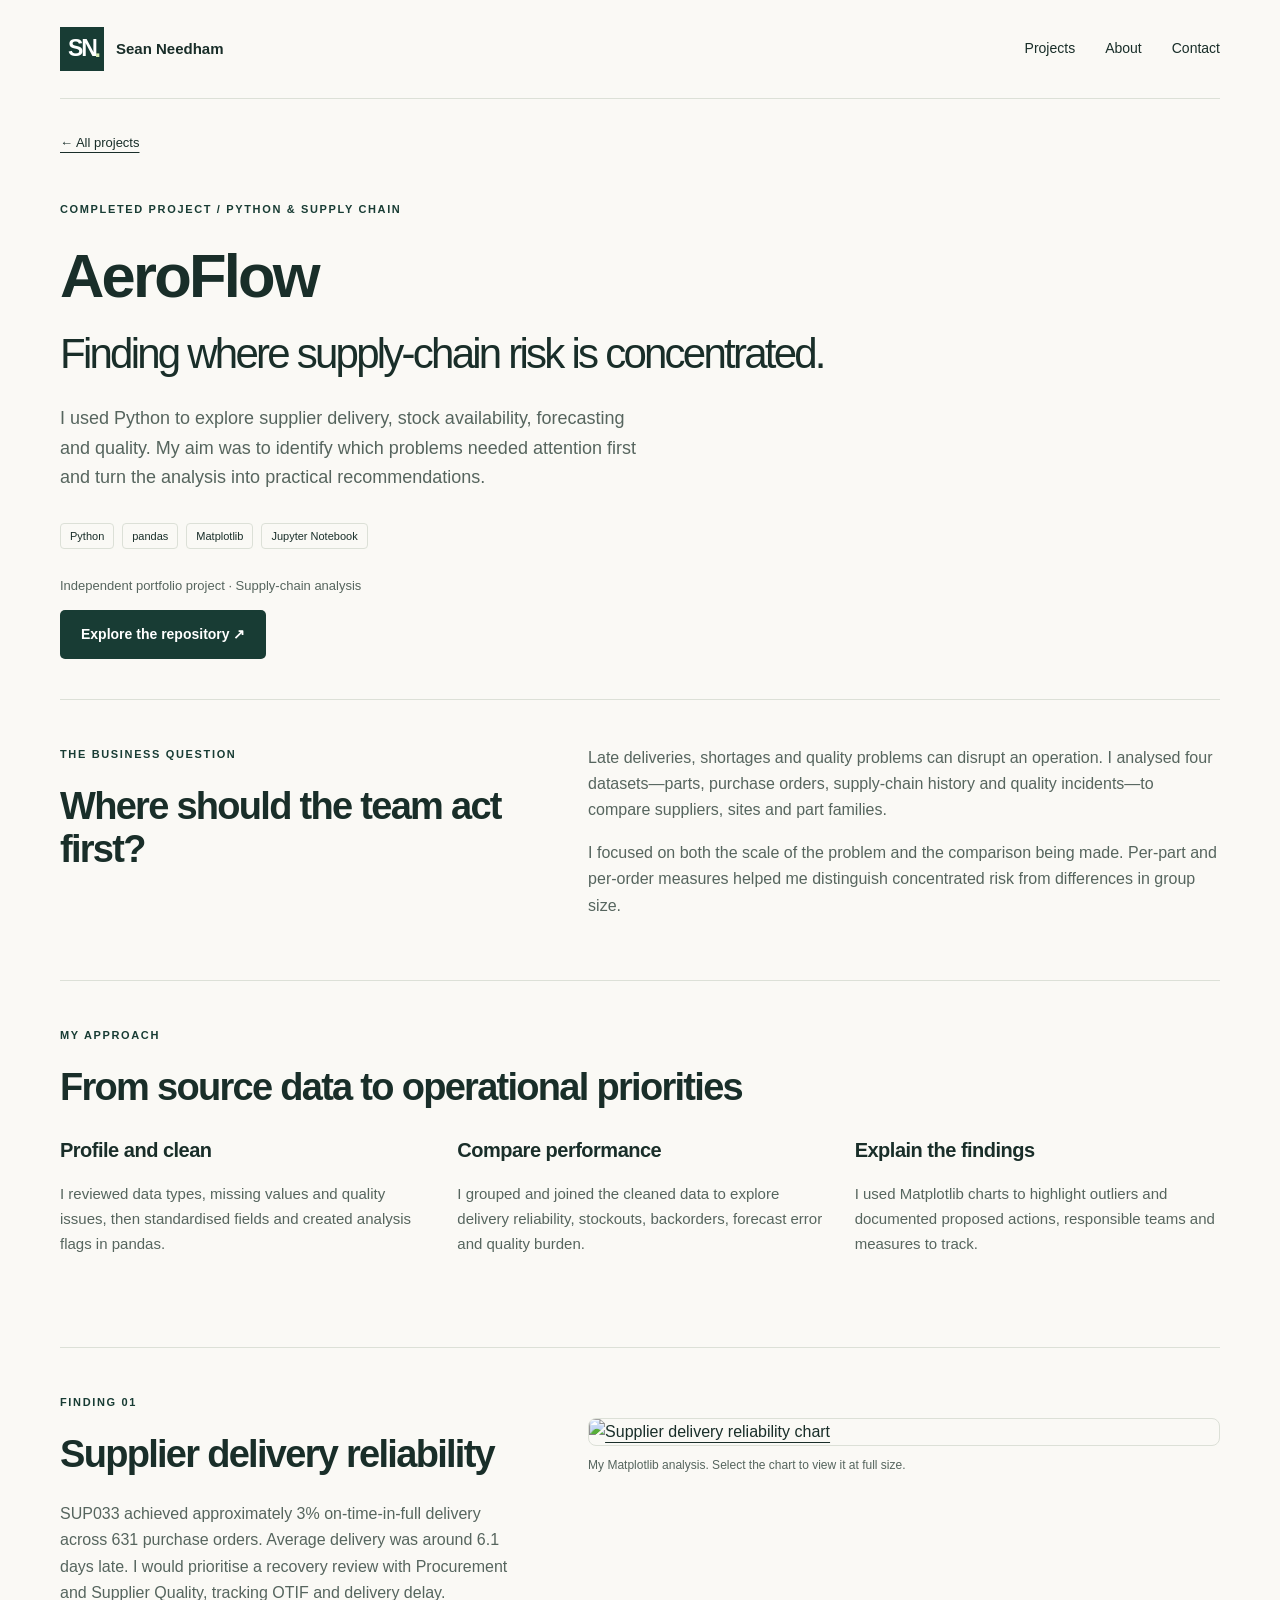
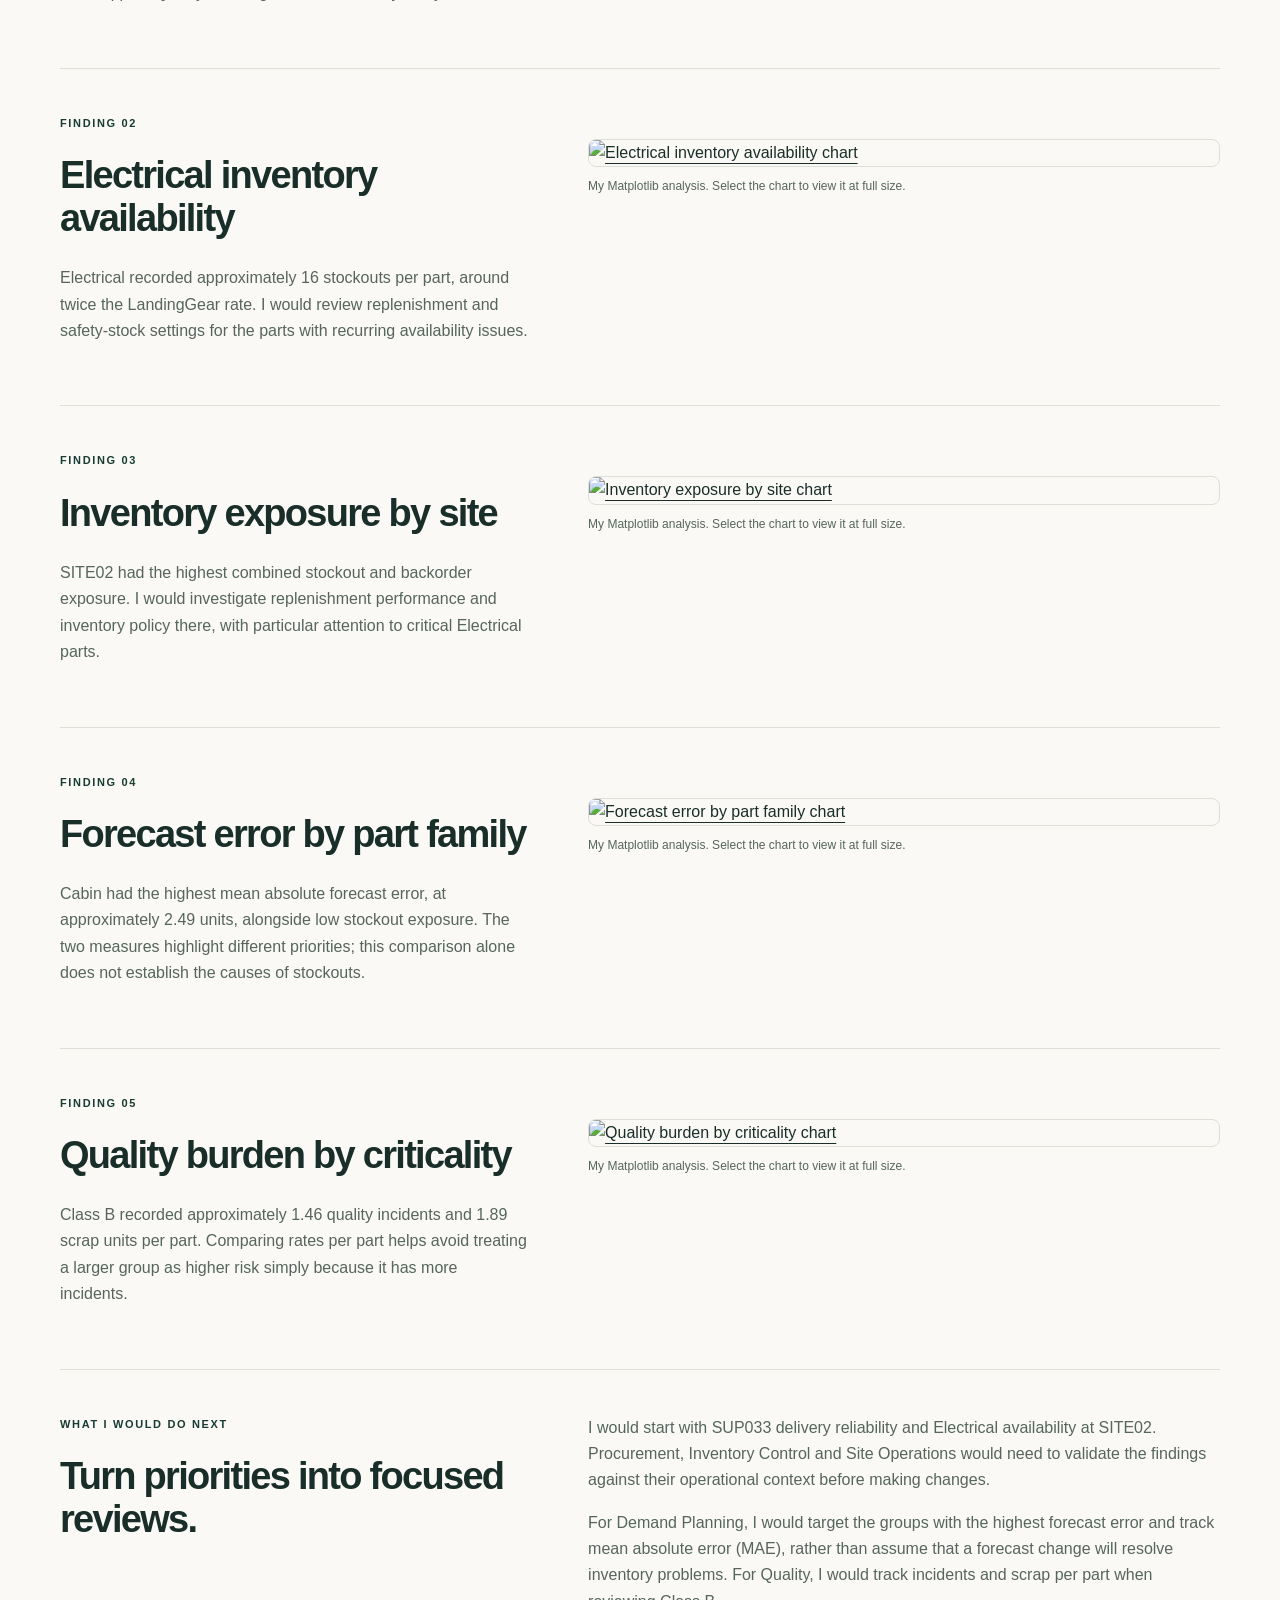
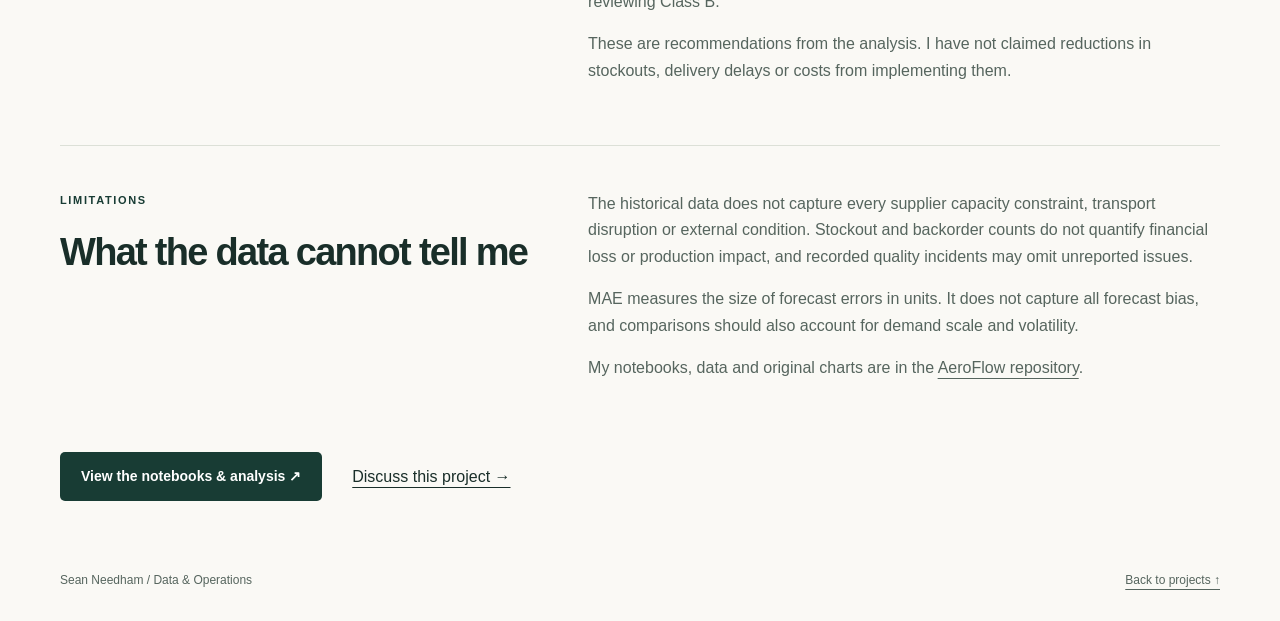
==== aeroflow.html @ 4ea281f8 "Publish portfolio pages and case studies" ====
<!doctype html>
<html lang="en"><head><meta charset="utf-8"><meta name="viewport" content="width=device-width, initial-scale=1"><title>AeroFlow | Sean Needham</title><meta name="description" content="A Python supply-chain portfolio project exploring supplier reliability, inventory risk, forecast error and quality using pandas and Matplotlib."><link rel="icon" href="assets/favicon.svg" type="image/svg+xml"><link rel="stylesheet" href="styles.css"><meta name="theme-color" content="#183c34"></head><body><a class="skip" href="#main">Skip to content</a>
<header class="header wrap"><a class="brand" href="./" aria-label="Sean Needham home"><span class="monogram" aria-hidden="true">SN<span>.</span></span><span>Sean Needham</span></a><nav aria-label="Main navigation"><a href="index.html#projects">Projects</a><a href="index.html#about">About</a><a href="index.html#contact">Contact</a></nav></header>

<main id="main" class="case wrap"><a class="back-link" href="index.html#projects">← All projects</a>
<section class="case-intro"><p class="eyebrow">Completed project / Python &amp; supply chain</p><h1>AeroFlow<span class="case-tagline">Finding where supply-chain risk is concentrated.</span></h1><p class="intro">I used Python to explore supplier delivery, stock availability, forecasting and quality. My aim was to identify which problems needed attention first and turn the analysis into practical recommendations.</p><ul class="tags" aria-label="Tools"><li>Python</li><li>pandas</li><li>Matplotlib</li><li>Jupyter Notebook</li></ul><p class="case-note">Independent portfolio project · Supply-chain analysis</p><a class="button" href="https://github.com/SeanNeedham/AeroFlow-Supply-Chain-Analytics">Explore the repository ↗</a></section>
<section class="case-section case-columns"><div><p class="eyebrow">The business question</p><h2>Where should the team act first?</h2></div><div><p>Late deliveries, shortages and quality problems can disrupt an operation. I analysed four datasets—parts, purchase orders, supply-chain history and quality incidents—to compare suppliers, sites and part families.</p><p>I focused on both the scale of the problem and the comparison being made. Per-part and per-order measures helped me distinguish concentrated risk from differences in group size.</p></div></section>
<section class="case-section"><p class="eyebrow">My approach</p><h2>From source data to operational priorities</h2><div class="method-grid"><div><h3>Profile and clean</h3><p>I reviewed data types, missing values and quality issues, then standardised fields and created analysis flags in pandas.</p></div><div><h3>Compare performance</h3><p>I grouped and joined the cleaned data to explore delivery reliability, stockouts, backorders, forecast error and quality burden.</p></div><div><h3>Explain the findings</h3><p>I used Matplotlib charts to highlight outliers and documented proposed actions, responsible teams and measures to track.</p></div></div></section>
<section class="case-section case-columns"><div><p class="eyebrow">Finding 01</p><h2>Supplier delivery reliability</h2><p>SUP033 achieved approximately 3% on-time-in-full delivery across 631 purchase orders. Average delivery was around 6.1 days late. I would prioritise a recovery review with Procurement and Supplier Quality, tracking OTIF and delivery delay.</p></div><figure class="case-figure"><a href="assets/aeroflow/supplier_otif.png"><img src="assets/aeroflow/supplier_otif.png" alt="Supplier delivery reliability chart" loading="lazy"></a><figcaption>My Matplotlib analysis. Select the chart to view it at full size.</figcaption></figure></section>
<section class="case-section case-columns"><div><p class="eyebrow">Finding 02</p><h2>Electrical inventory availability</h2><p>Electrical recorded approximately 16 stockouts per part, around twice the LandingGear rate. I would review replenishment and safety-stock settings for the parts with recurring availability issues.</p></div><figure class="case-figure"><a href="assets/aeroflow/stockouts_by_family.png"><img src="assets/aeroflow/stockouts_by_family.png" alt="Electrical inventory availability chart" loading="lazy"></a><figcaption>My Matplotlib analysis. Select the chart to view it at full size.</figcaption></figure></section>
<section class="case-section case-columns"><div><p class="eyebrow">Finding 03</p><h2>Inventory exposure by site</h2><p>SITE02 had the highest combined stockout and backorder exposure. I would investigate replenishment performance and inventory policy there, with particular attention to critical Electrical parts.</p></div><figure class="case-figure"><a href="assets/aeroflow/inventory_risk_by_site.png"><img src="assets/aeroflow/inventory_risk_by_site.png" alt="Inventory exposure by site chart" loading="lazy"></a><figcaption>My Matplotlib analysis. Select the chart to view it at full size.</figcaption></figure></section>
<section class="case-section case-columns"><div><p class="eyebrow">Finding 04</p><h2>Forecast error by part family</h2><p>Cabin had the highest mean absolute forecast error, at approximately 2.49 units, alongside low stockout exposure. The two measures highlight different priorities; this comparison alone does not establish the causes of stockouts.</p></div><figure class="case-figure"><a href="assets/aeroflow/forecast_mae_by_family.png"><img src="assets/aeroflow/forecast_mae_by_family.png" alt="Forecast error by part family chart" loading="lazy"></a><figcaption>My Matplotlib analysis. Select the chart to view it at full size.</figcaption></figure></section>
<section class="case-section case-columns"><div><p class="eyebrow">Finding 05</p><h2>Quality burden by criticality</h2><p>Class B recorded approximately 1.46 quality incidents and 1.89 scrap units per part. Comparing rates per part helps avoid treating a larger group as higher risk simply because it has more incidents.</p></div><figure class="case-figure"><a href="assets/aeroflow/quality_by_criticality.png"><img src="assets/aeroflow/quality_by_criticality.png" alt="Quality burden by criticality chart" loading="lazy"></a><figcaption>My Matplotlib analysis. Select the chart to view it at full size.</figcaption></figure></section>
<section class="case-section case-columns"><div><p class="eyebrow">What I would do next</p><h2>Turn priorities into focused reviews.</h2></div><div><p>I would start with SUP033 delivery reliability and Electrical availability at SITE02. Procurement, Inventory Control and Site Operations would need to validate the findings against their operational context before making changes.</p><p>For Demand Planning, I would target the groups with the highest forecast error and track mean absolute error (MAE), rather than assume that a forecast change will resolve inventory problems. For Quality, I would track incidents and scrap per part when reviewing Class B.</p><p>These are recommendations from the analysis. I have not claimed reductions in stockouts, delivery delays or costs from implementing them.</p></div></section>
<section class="case-section case-columns"><div><p class="eyebrow">Limitations</p><h2>What the data cannot tell me</h2></div><div><p>The historical data does not capture every supplier capacity constraint, transport disruption or external condition. Stockout and backorder counts do not quantify financial loss or production impact, and recorded quality incidents may omit unreported issues.</p><p>MAE measures the size of forecast errors in units. It does not capture all forecast bias, and comparisons should also account for demand scale and volatility.</p><p>My notebooks, data and original charts are in the <a href="https://github.com/SeanNeedham/AeroFlow-Supply-Chain-Analytics">AeroFlow repository</a>.</p></div></section>
<div class="case-end"><a class="button" href="https://github.com/SeanNeedham/AeroFlow-Supply-Chain-Analytics">View the notebooks &amp; analysis ↗</a><a href="index.html#contact">Discuss this project →</a></div></main><footer class="footer wrap"><span>Sean Needham / Data &amp; Operations</span><a href="index.html#projects">Back to projects ↑</a></footer>
</body></html>
---- styles.css ----
/* EDIT: Change the colours here to update the whole site. No build tools needed. */
:root{--paper:#faf9f5;--ink:#192e29;--muted:#56655e;--green:#183c34;--accent:#d9edb7;--line:#dce0d7;--white:#fff;--radius:12px}
*{box-sizing:border-box}html{scroll-behavior:smooth;scroll-padding-top:24px}body{margin:0;background:var(--paper);color:var(--ink);font-family:Inter,"Segoe UI",Arial,sans-serif;font-size:16px;line-height:1.65}a{color:inherit;text-underline-offset:5px}a:hover{text-decoration:underline}a:focus-visible,summary:focus-visible{outline:3px solid #547d35;outline-offset:6px}h1,h2,h3,p{margin-top:0}h1,h2,h3{line-height:1.14;letter-spacing:-.045em}p{color:var(--muted)}.wrap{width:min(1160px,calc(100% - 80px));margin-inline:auto}.header{display:flex;justify-content:space-between;align-items:center;padding-block:27px;border-bottom:1px solid var(--line);gap:24px}.brand{display:flex;align-items:center;gap:12px;font-size:15px;font-weight:650;text-decoration:none}.monogram{font-size:23px;font-weight:800;letter-spacing:-2px;background:var(--green);color:white;width:44px;height:44px;display:grid;place-content:center;position:relative}.monogram span{color:var(--accent);position:absolute;right:5px;bottom:2px}nav{display:flex;gap:30px}nav a{font-size:14px;text-decoration:none}.hero{display:grid;grid-template-columns:1.45fr 1fr;gap:75px;align-items:center;padding-block:84px 90px}.eyebrow{text-transform:uppercase;letter-spacing:.15em;font-size:11px;font-weight:750;color:var(--green);margin-bottom:22px}h1{font-size:clamp(40px,4.8vw,64px);font-weight:620;margin-bottom:25px}h1 em{font-family:Georgia,serif;font-weight:400}.intro{font-size:18px;max-width:580px;margin-bottom:30px}.button{background:var(--green);color:white;display:inline-flex;gap:38px;padding:13px 21px;border-radius:5px;text-decoration:none;font-size:14px;font-weight:600}.button:hover{background:#285447;text-decoration:none}.approach{background:#edf0e7;padding:30px;border-radius:var(--radius)}.approach .eyebrow{margin-bottom:26px}.approach ol{list-style:none;padding:0;margin:0}.approach li{display:flex;gap:18px;margin-bottom:24px}.approach li>span{font-size:12px;color:#5d7359;padding-top:3px}.approach strong{font-size:15px;font-weight:650}.approach li p{font-size:13px;margin:4px 0 0}.approach-note{font-size:11px;margin:0;padding-top:18px;border-top:1px solid #cdd4c4}.section{padding-block:65px}.projects{background:#f0f1eb;border-block:1px solid var(--line)}.section-heading{display:flex;justify-content:space-between;align-items:end;gap:32px;margin-bottom:35px}.section-heading .eyebrow{margin-bottom:12px}h2{font-size:clamp(28px,3vw,38px);font-weight:600;margin-bottom:0}.section-heading>p{font-size:14px;margin-bottom:0}.project-grid{display:grid;grid-template-columns:1fr 1fr;gap:22px}.card{background:var(--white);border:1px solid var(--line);border-radius:var(--radius);padding:28px;display:flex;flex-direction:column}.card-top{display:flex;justify-content:space-between;align-items:center;flex-wrap:wrap;gap:12px;margin-bottom:32px}.project-number{font-size:10px;letter-spacing:.1em;font-weight:700;color:var(--muted)}.status{font-size:10px;background:#edf1e8;color:#43533d;padding:4px 9px;border-radius:20px}.card h3{font-size:29px;margin-bottom:10px}.card .project-subtitle{color:var(--ink);font-size:15px;margin-bottom:15px}.card>p{font-size:14px;max-width:440px}.tags,.skills{list-style:none;padding:0;display:flex;flex-wrap:wrap;gap:8px}.tags{margin:7px 0 26px}.tags li{font-size:11px;border:1px solid var(--line);border-radius:4px;padding:3px 9px}details{margin-top:auto;border-top:1px solid var(--line);padding-top:15px}summary{font-size:13px;font-weight:600;cursor:pointer;list-style:none;display:flex;justify-content:space-between;gap:20px}summary::-webkit-details-marker{display:none}summary>span{font-size:20px;font-weight:400;line-height:1}details[open] summary>span{transform:rotate(45deg)}.outline{padding-top:16px}.outline p{font-size:13px}.outline p:last-child{margin-bottom:0}.future{background:#f7f9f2}.about{display:grid;grid-template-columns:1fr 1fr;gap:80px;padding-block:80px}.about p{font-size:16px}.skills-title{font-size:14px;letter-spacing:0;margin-top:28px;margin-bottom:14px}.skills{gap:9px;margin-bottom:0}.skills li{background:#e9ede2;padding:5px 12px;border-radius:4px;font-size:12px}.contact{background:var(--green);color:#fff;border-radius:var(--radius);padding:38px;display:flex;align-items:center;justify-content:space-between;gap:30px}.contact .eyebrow{color:var(--accent);margin-bottom:12px}.contact h2{font-size:32px}.contact p{color:#d8e2dc;font-size:14px;margin:14px 0 0}.contact .contact-placeholder{font-size:14px;flex-shrink:0}.contact-placeholder span{font-size:12px;color:#c3d0c8}.contact-links{display:flex;flex-wrap:wrap;gap:20px}.footer{padding-block:30px;display:flex;justify-content:space-between;gap:20px;font-size:12px;color:var(--muted)}.footer span span{padding-inline:8px}.skip{position:absolute;top:-100px;left:20px;z-index:10;background:var(--white);padding:12px}.skip:focus{top:10px}
@media(max-width:950px){.hero{gap:35px}.wrap{width:calc(100% - 48px)}.hero{padding-block:60px}.approach{padding:24px}.about{gap:36px}.contact{align-items:start;flex-direction:column}}
@media(max-width:680px){.wrap{width:calc(100% - 36px)}.header{padding-block:18px;gap:12px}.brand>span:last-child{display:none}nav{gap:22px}.hero,.about{grid-template-columns:1fr;gap:35px}.hero{padding-block:45px}.intro{font-size:17px}.approach{padding:25px}.section{padding-block:44px}.section-heading{display:block}.section-heading>p{margin-top:20px}.project-grid{grid-template-columns:1fr}.card{padding:24px}.card-top{margin-bottom:25px}.card h3{font-size:27px}.about{gap:25px}.contact{padding:27px}.contact h2{font-size:29px}.footer{flex-direction:column;gap:8px}.eyebrow{font-size:10px}}
@media(prefers-reduced-motion:reduce){html{scroll-behavior:auto}}

/* Project case studies */
.project-preview{display:block;margin:5px 0 20px}.project-preview img{width:100%;height:auto;display:block;border-radius:6px}.project-actions{display:flex;flex-wrap:wrap;gap:12px 25px;margin-top:auto;padding-top:15px;border-top:1px solid var(--line);font-size:13px;font-weight:600}.case{padding-top:30px}.back-link{font-size:13px}.case-intro{padding:45px 0 40px;max-width:850px}.case-intro h1{margin-bottom:25px}.case-tagline{display:block;font-size:clamp(25px,3.4vw,42px);font-weight:400;margin-top:18px;line-height:1.2}.case-note{font-size:13px}.case-figure{margin:25px 0}.case-figure img{display:block;width:100%;height:auto;border-radius:8px;border:1px solid var(--line)}figcaption{font-size:12px;line-height:1.6;color:var(--muted);margin-top:10px}.case-section{padding:45px 0;border-top:1px solid var(--line)}.case-section h2{margin-bottom:25px}.case-section p{max-width:850px}.case-columns{display:grid;grid-template-columns:1fr 1.35fr;gap:60px}.method-grid{display:grid;grid-template-columns:repeat(3,1fr);gap:32px;margin:30px 0}.method-grid h3{font-size:20px;letter-spacing:-.025em}.method-grid p{font-size:15px}.case-metrics{display:grid;grid-template-columns:repeat(4,1fr);gap:15px;margin:30px 0 40px}.case-metrics>div{background:#e9ede2;padding:22px;border-radius:8px}.case-metrics strong{display:block;font-size:32px;letter-spacing:-.04em}.case-metrics span{font-size:13px;color:var(--muted)}.gallery{display:grid;grid-template-columns:1fr 1fr;gap:28px}.gallery .case-figure{margin:0}.case-end{display:flex;align-items:center;gap:30px;flex-wrap:wrap;padding-block:10px 40px}@media(max-width:760px){.case-columns,.method-grid,.gallery{grid-template-columns:1fr;gap:22px}.case-metrics{grid-template-columns:1fr 1fr}.case-metrics strong{font-size:28px}.case-metrics>div{padding:18px}.case-section{padding-block:32px}.case-intro{padding-top:32px}}

.sql-result{padding-block:25px;align-items:center}.sql-result h3{font-size:23px}.sql-result img{background:#222}

.case-code{overflow-x:auto;padding:20px;background:#edf0e7;border-radius:6px;font-size:13px;line-height:1.6}.case-section>details+details{margin-top:18px}.case-section .outline li{font-size:14px;color:var(--muted)}
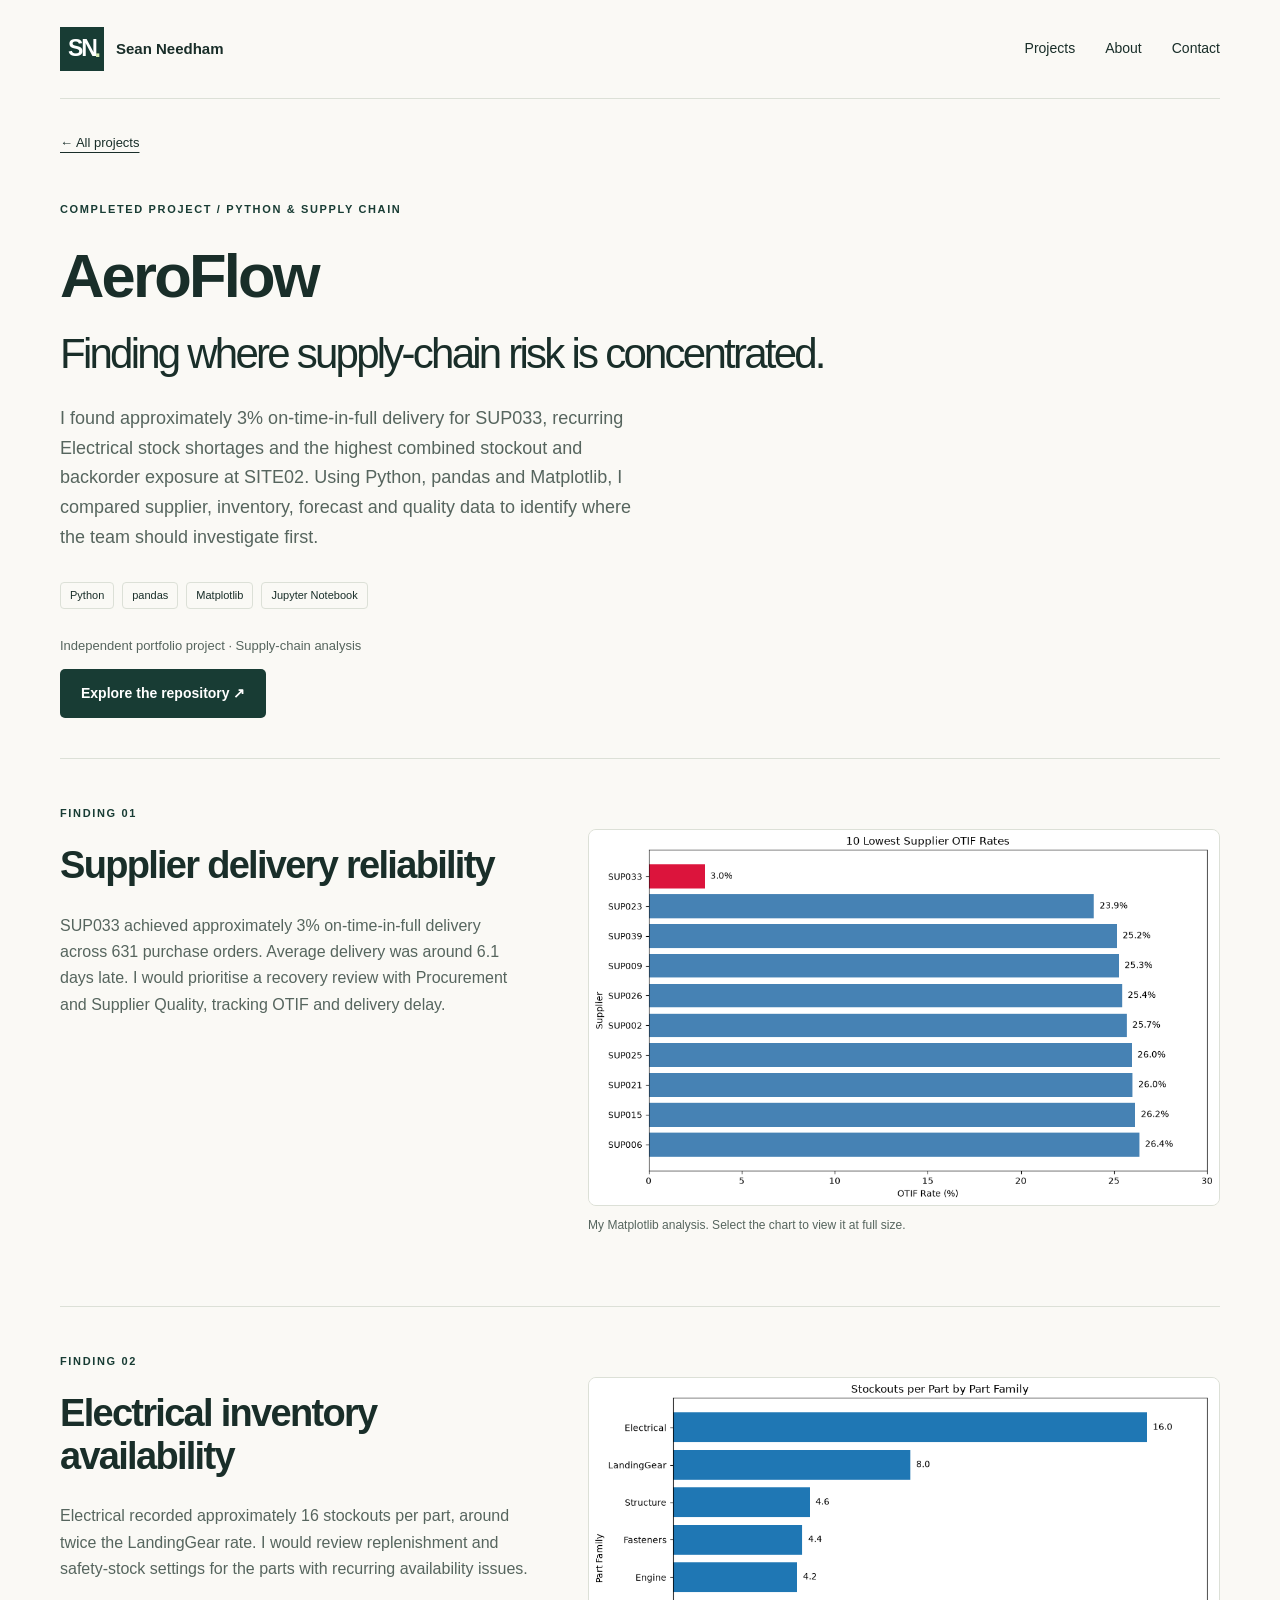
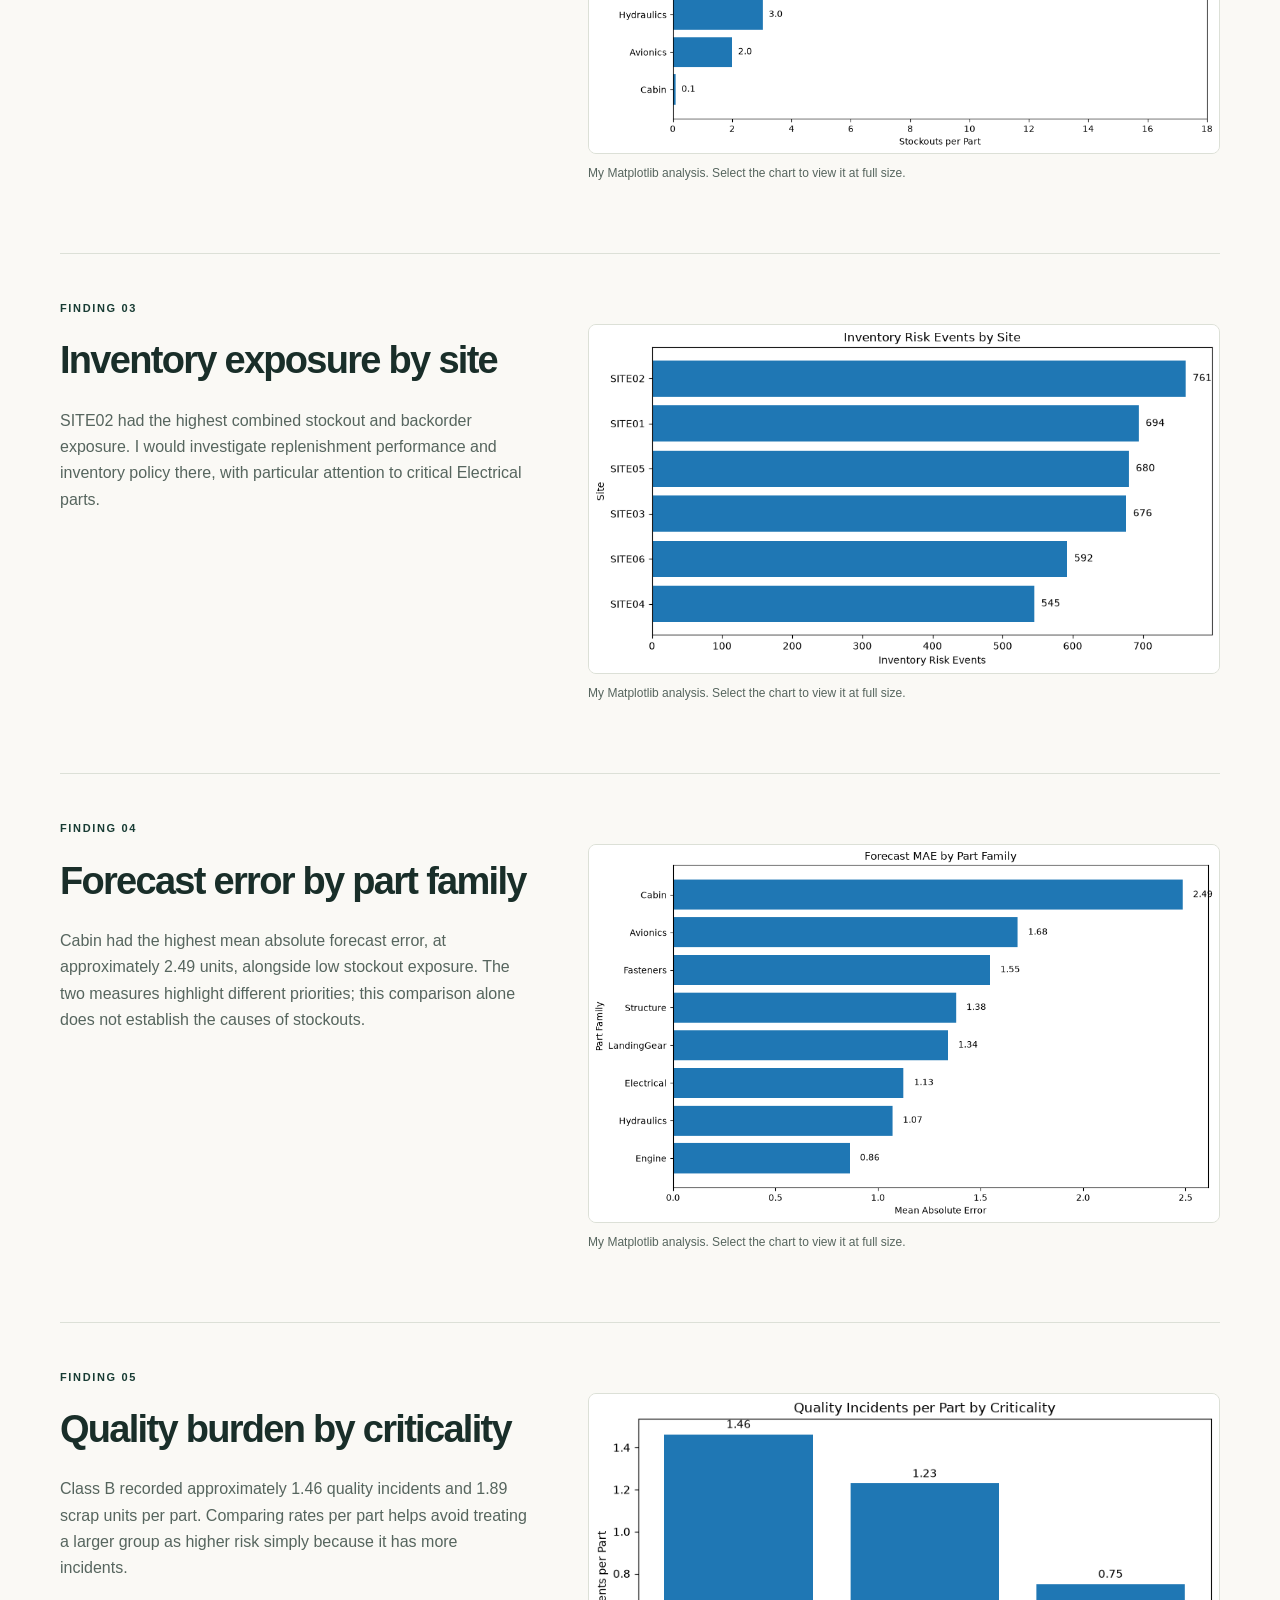
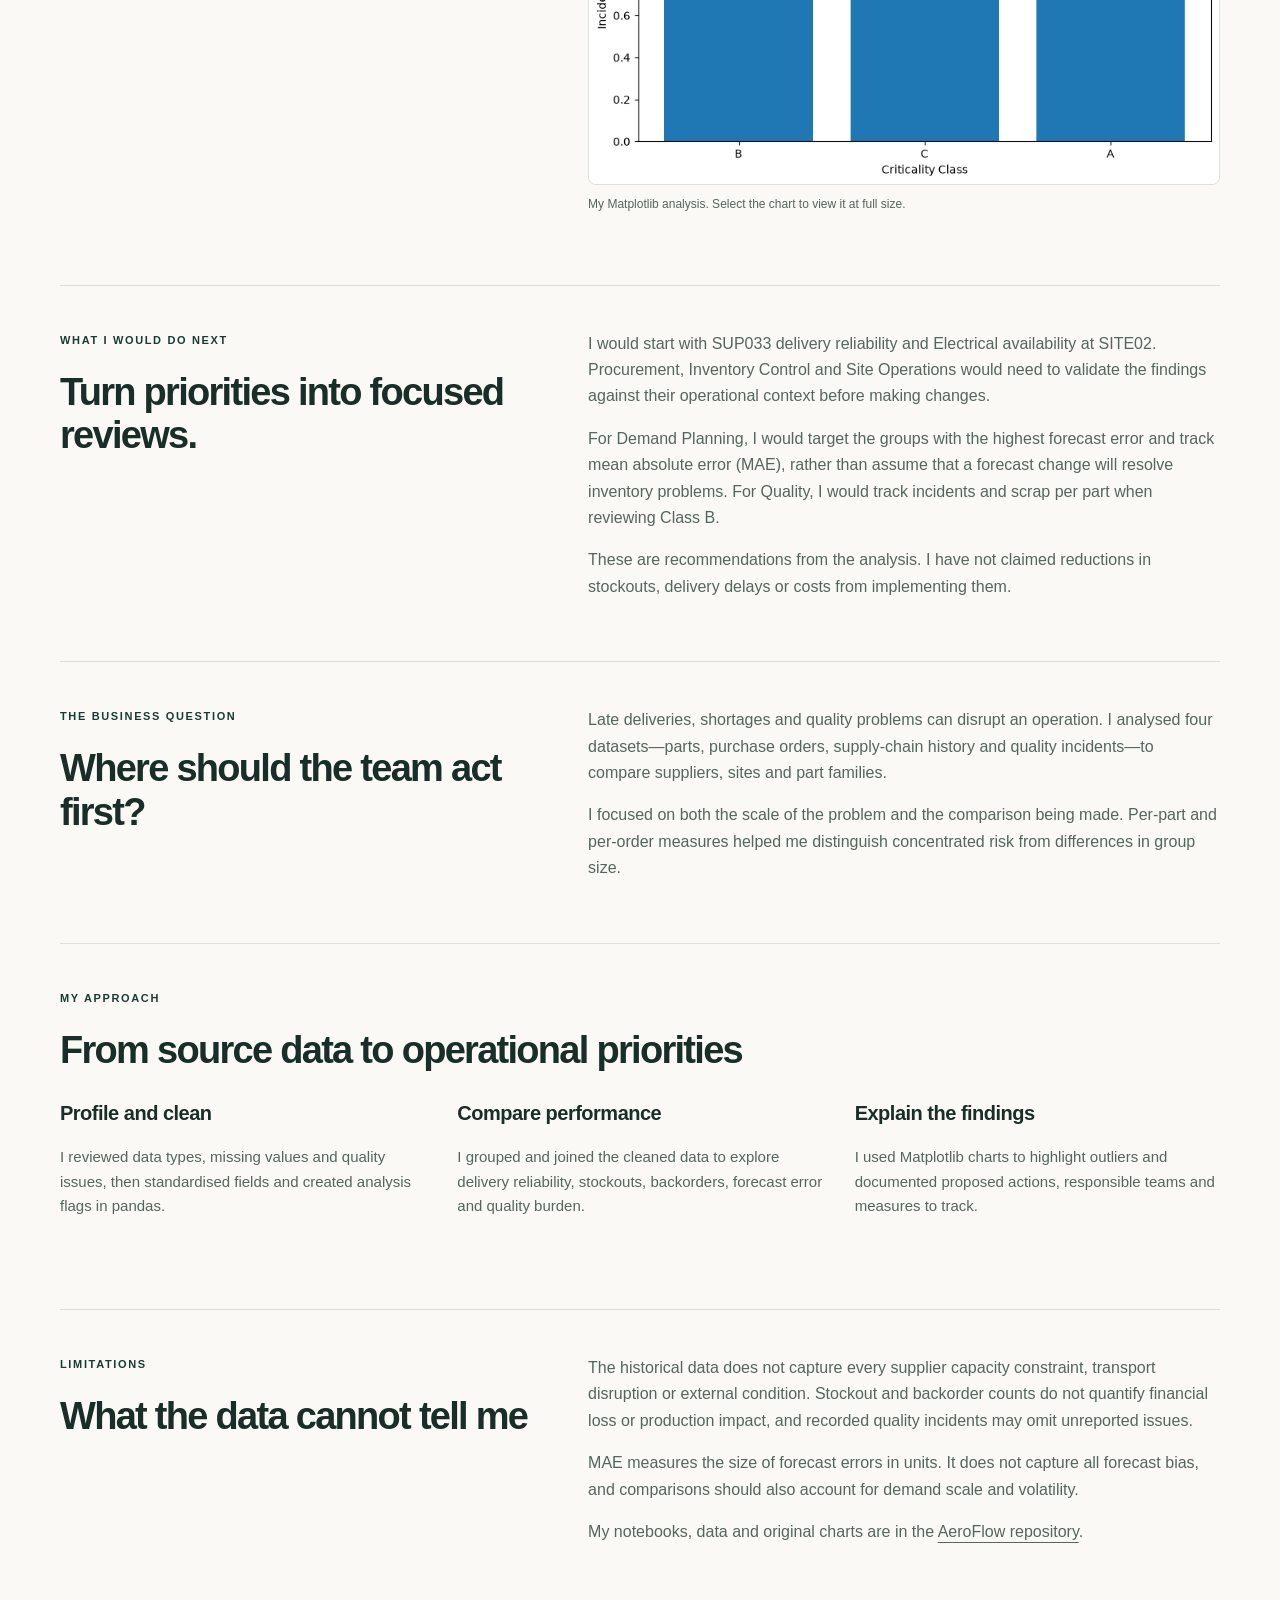
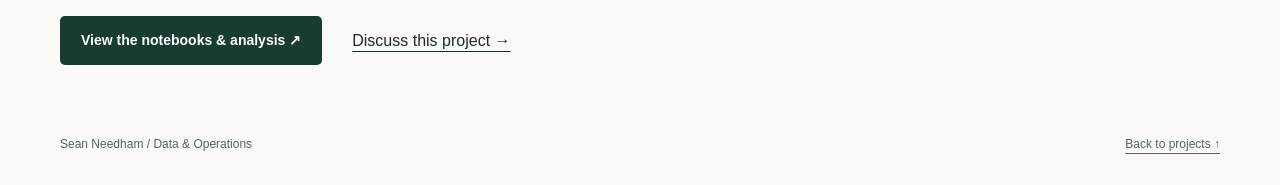
==== commit afa551ff: "Add files via upload" ====
--- a/aeroflow.html
+++ b/aeroflow.html
@@ -3,15 +3,21 @@
 <header class="header wrap"><a class="brand" href="./" aria-label="Sean Needham home"><span class="monogram" aria-hidden="true">SN<span>.</span></span><span>Sean Needham</span></a><nav aria-label="Main navigation"><a href="index.html#projects">Projects</a><a href="index.html#about">About</a><a href="index.html#contact">Contact</a></nav></header>
 
 <main id="main" class="case wrap"><a class="back-link" href="index.html#projects">← All projects</a>
-<section class="case-intro"><p class="eyebrow">Completed project / Python &amp; supply chain</p><h1>AeroFlow<span class="case-tagline">Finding where supply-chain risk is concentrated.</span></h1><p class="intro">I used Python to explore supplier delivery, stock availability, forecasting and quality. My aim was to identify which problems needed attention first and turn the analysis into practical recommendations.</p><ul class="tags" aria-label="Tools"><li>Python</li><li>pandas</li><li>Matplotlib</li><li>Jupyter Notebook</li></ul><p class="case-note">Independent portfolio project · Supply-chain analysis</p><a class="button" href="https://github.com/SeanNeedham/AeroFlow-Supply-Chain-Analytics">Explore the repository ↗</a></section>
-<section class="case-section case-columns"><div><p class="eyebrow">The business question</p><h2>Where should the team act first?</h2></div><div><p>Late deliveries, shortages and quality problems can disrupt an operation. I analysed four datasets—parts, purchase orders, supply-chain history and quality incidents—to compare suppliers, sites and part families.</p><p>I focused on both the scale of the problem and the comparison being made. Per-part and per-order measures helped me distinguish concentrated risk from differences in group size.</p></div></section>
-<section class="case-section"><p class="eyebrow">My approach</p><h2>From source data to operational priorities</h2><div class="method-grid"><div><h3>Profile and clean</h3><p>I reviewed data types, missing values and quality issues, then standardised fields and created analysis flags in pandas.</p></div><div><h3>Compare performance</h3><p>I grouped and joined the cleaned data to explore delivery reliability, stockouts, backorders, forecast error and quality burden.</p></div><div><h3>Explain the findings</h3><p>I used Matplotlib charts to highlight outliers and documented proposed actions, responsible teams and measures to track.</p></div></div></section>
+<section class="case-intro"><p class="eyebrow">Completed project / Python &amp; supply chain</p><h1>AeroFlow<span class="case-tagline">Finding where supply-chain risk is concentrated.</span></h1><p class="intro">I found approximately 3% on-time-in-full delivery for SUP033, recurring Electrical stock shortages and the highest combined stockout and backorder exposure at SITE02. Using Python, pandas and Matplotlib, I compared supplier, inventory, forecast and quality data to identify where the team should investigate first.</p><ul class="tags" aria-label="Tools"><li>Python</li><li>pandas</li><li>Matplotlib</li><li>Jupyter Notebook</li></ul><p class="case-note">Independent portfolio project · Supply-chain analysis</p><a class="button" href="https://github.com/SeanNeedham/AeroFlow-Supply-Chain-Analytics">Explore the repository ↗</a></section>
 <section class="case-section case-columns"><div><p class="eyebrow">Finding 01</p><h2>Supplier delivery reliability</h2><p>SUP033 achieved approximately 3% on-time-in-full delivery across 631 purchase orders. Average delivery was around 6.1 days late. I would prioritise a recovery review with Procurement and Supplier Quality, tracking OTIF and delivery delay.</p></div><figure class="case-figure"><a href="assets/aeroflow/supplier_otif.png"><img src="assets/aeroflow/supplier_otif.png" alt="Supplier delivery reliability chart" loading="lazy"></a><figcaption>My Matplotlib analysis. Select the chart to view it at full size.</figcaption></figure></section>
 <section class="case-section case-columns"><div><p class="eyebrow">Finding 02</p><h2>Electrical inventory availability</h2><p>Electrical recorded approximately 16 stockouts per part, around twice the LandingGear rate. I would review replenishment and safety-stock settings for the parts with recurring availability issues.</p></div><figure class="case-figure"><a href="assets/aeroflow/stockouts_by_family.png"><img src="assets/aeroflow/stockouts_by_family.png" alt="Electrical inventory availability chart" loading="lazy"></a><figcaption>My Matplotlib analysis. Select the chart to view it at full size.</figcaption></figure></section>
 <section class="case-section case-columns"><div><p class="eyebrow">Finding 03</p><h2>Inventory exposure by site</h2><p>SITE02 had the highest combined stockout and backorder exposure. I would investigate replenishment performance and inventory policy there, with particular attention to critical Electrical parts.</p></div><figure class="case-figure"><a href="assets/aeroflow/inventory_risk_by_site.png"><img src="assets/aeroflow/inventory_risk_by_site.png" alt="Inventory exposure by site chart" loading="lazy"></a><figcaption>My Matplotlib analysis. Select the chart to view it at full size.</figcaption></figure></section>
 <section class="case-section case-columns"><div><p class="eyebrow">Finding 04</p><h2>Forecast error by part family</h2><p>Cabin had the highest mean absolute forecast error, at approximately 2.49 units, alongside low stockout exposure. The two measures highlight different priorities; this comparison alone does not establish the causes of stockouts.</p></div><figure class="case-figure"><a href="assets/aeroflow/forecast_mae_by_family.png"><img src="assets/aeroflow/forecast_mae_by_family.png" alt="Forecast error by part family chart" loading="lazy"></a><figcaption>My Matplotlib analysis. Select the chart to view it at full size.</figcaption></figure></section>
 <section class="case-section case-columns"><div><p class="eyebrow">Finding 05</p><h2>Quality burden by criticality</h2><p>Class B recorded approximately 1.46 quality incidents and 1.89 scrap units per part. Comparing rates per part helps avoid treating a larger group as higher risk simply because it has more incidents.</p></div><figure class="case-figure"><a href="assets/aeroflow/quality_by_criticality.png"><img src="assets/aeroflow/quality_by_criticality.png" alt="Quality burden by criticality chart" loading="lazy"></a><figcaption>My Matplotlib analysis. Select the chart to view it at full size.</figcaption></figure></section>
 <section class="case-section case-columns"><div><p class="eyebrow">What I would do next</p><h2>Turn priorities into focused reviews.</h2></div><div><p>I would start with SUP033 delivery reliability and Electrical availability at SITE02. Procurement, Inventory Control and Site Operations would need to validate the findings against their operational context before making changes.</p><p>For Demand Planning, I would target the groups with the highest forecast error and track mean absolute error (MAE), rather than assume that a forecast change will resolve inventory problems. For Quality, I would track incidents and scrap per part when reviewing Class B.</p><p>These are recommendations from the analysis. I have not claimed reductions in stockouts, delivery delays or costs from implementing them.</p></div></section>
+<section class="case-section case-columns"><div><p class="eyebrow">The business question</p><h2>Where should the team act first?</h2></div><div><p>Late deliveries, shortages and quality problems can disrupt an operation. I analysed four datasets—parts, purchase orders, supply-chain history and quality incidents—to compare suppliers, sites and part families.</p><p>I focused on both the scale of the problem and the comparison being made. Per-part and per-order measures helped me distinguish concentrated risk from differences in group size.</p></div></section>
+<section class="case-section"><p class="eyebrow">My approach</p><h2>From source data to operational priorities</h2><div class="method-grid"><div><h3>Profile and clean</h3><p>I reviewed data types, missing values and quality issues, then standardised fields and created analysis flags in pandas.</p></div><div><h3>Compare performance</h3><p>I grouped and joined the cleaned data to explore delivery reliability, stockouts, backorders, forecast error and quality burden.</p></div><div><h3>Explain the findings</h3><p>I used Matplotlib charts to highlight outliers and documented proposed actions, responsible teams and measures to track.</p></div></div></section>
+
+
+
+
+
+
 <section class="case-section case-columns"><div><p class="eyebrow">Limitations</p><h2>What the data cannot tell me</h2></div><div><p>The historical data does not capture every supplier capacity constraint, transport disruption or external condition. Stockout and backorder counts do not quantify financial loss or production impact, and recorded quality incidents may omit unreported issues.</p><p>MAE measures the size of forecast errors in units. It does not capture all forecast bias, and comparisons should also account for demand scale and volatility.</p><p>My notebooks, data and original charts are in the <a href="https://github.com/SeanNeedham/AeroFlow-Supply-Chain-Analytics">AeroFlow repository</a>.</p></div></section>
 <div class="case-end"><a class="button" href="https://github.com/SeanNeedham/AeroFlow-Supply-Chain-Analytics">View the notebooks &amp; analysis ↗</a><a href="index.html#contact">Discuss this project →</a></div></main><footer class="footer wrap"><span>Sean Needham / Data &amp; Operations</span><a href="index.html#projects">Back to projects ↑</a></footer>
 </body></html>
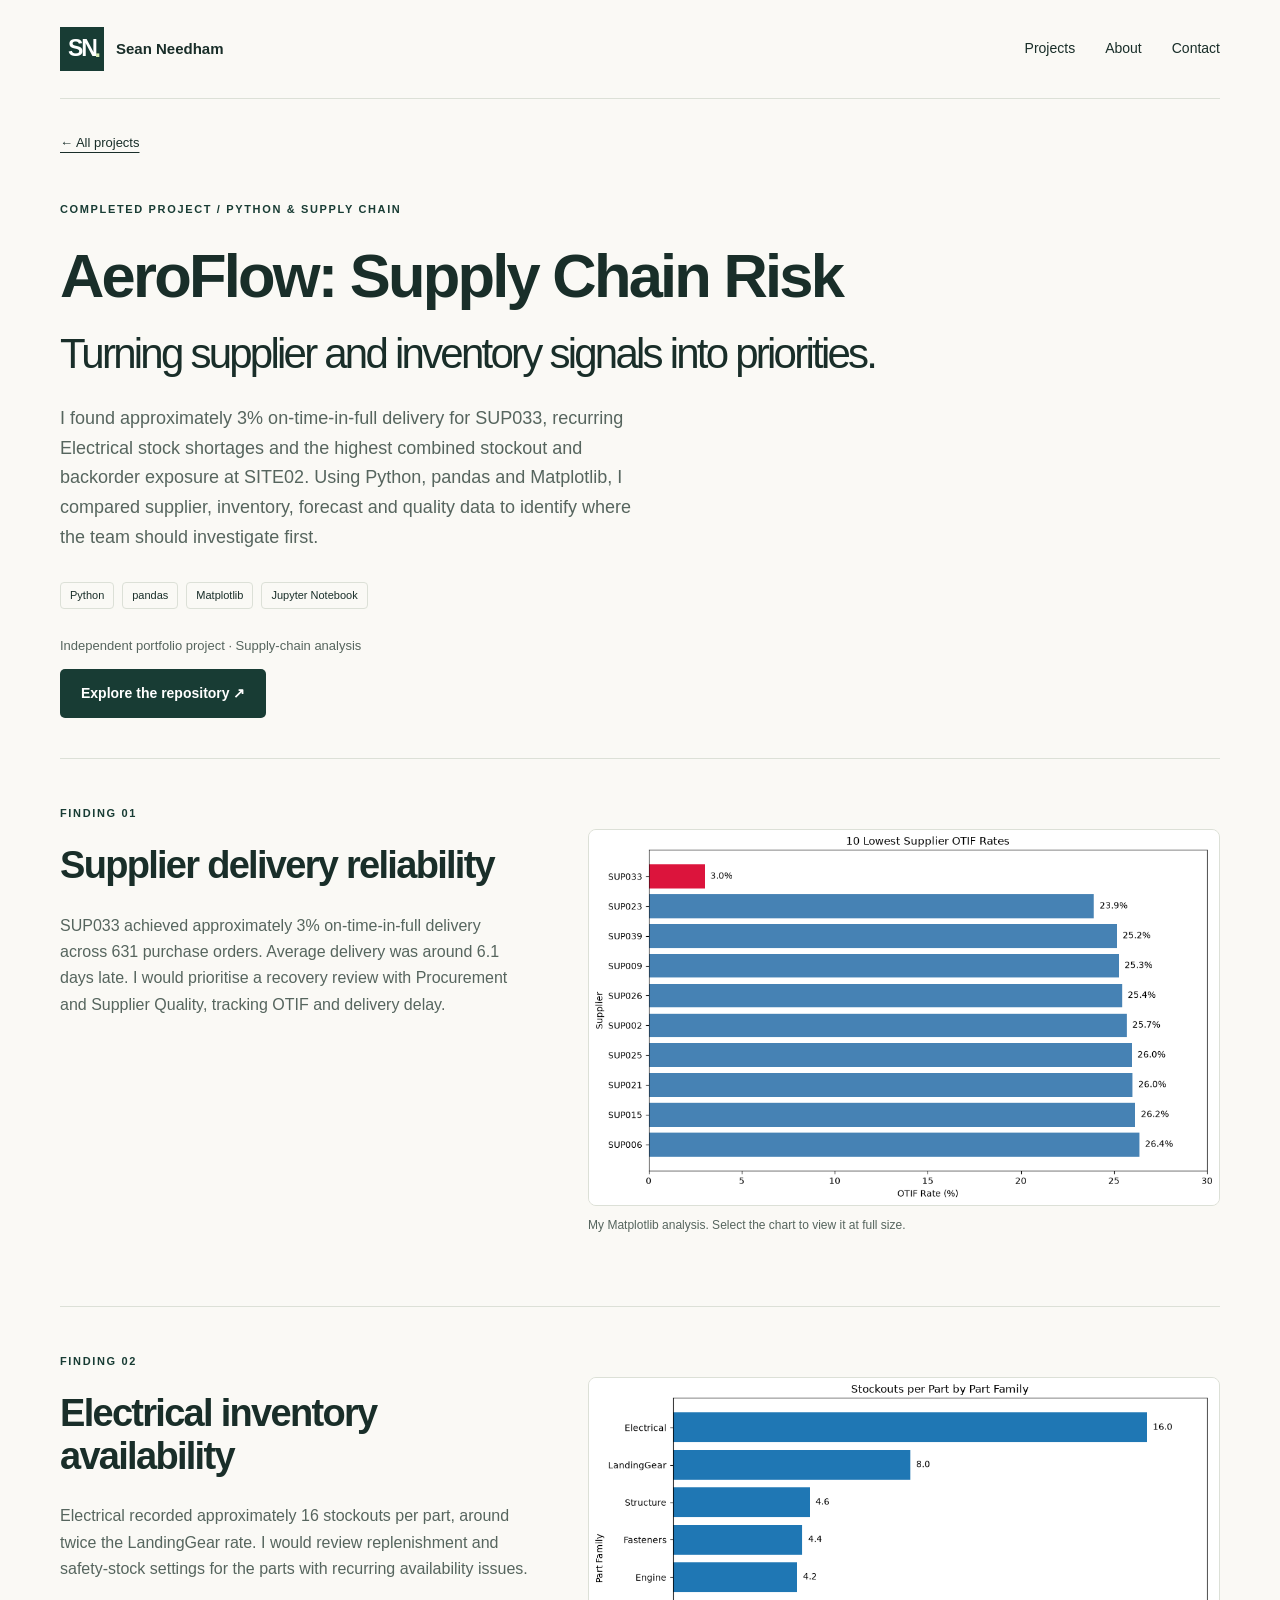
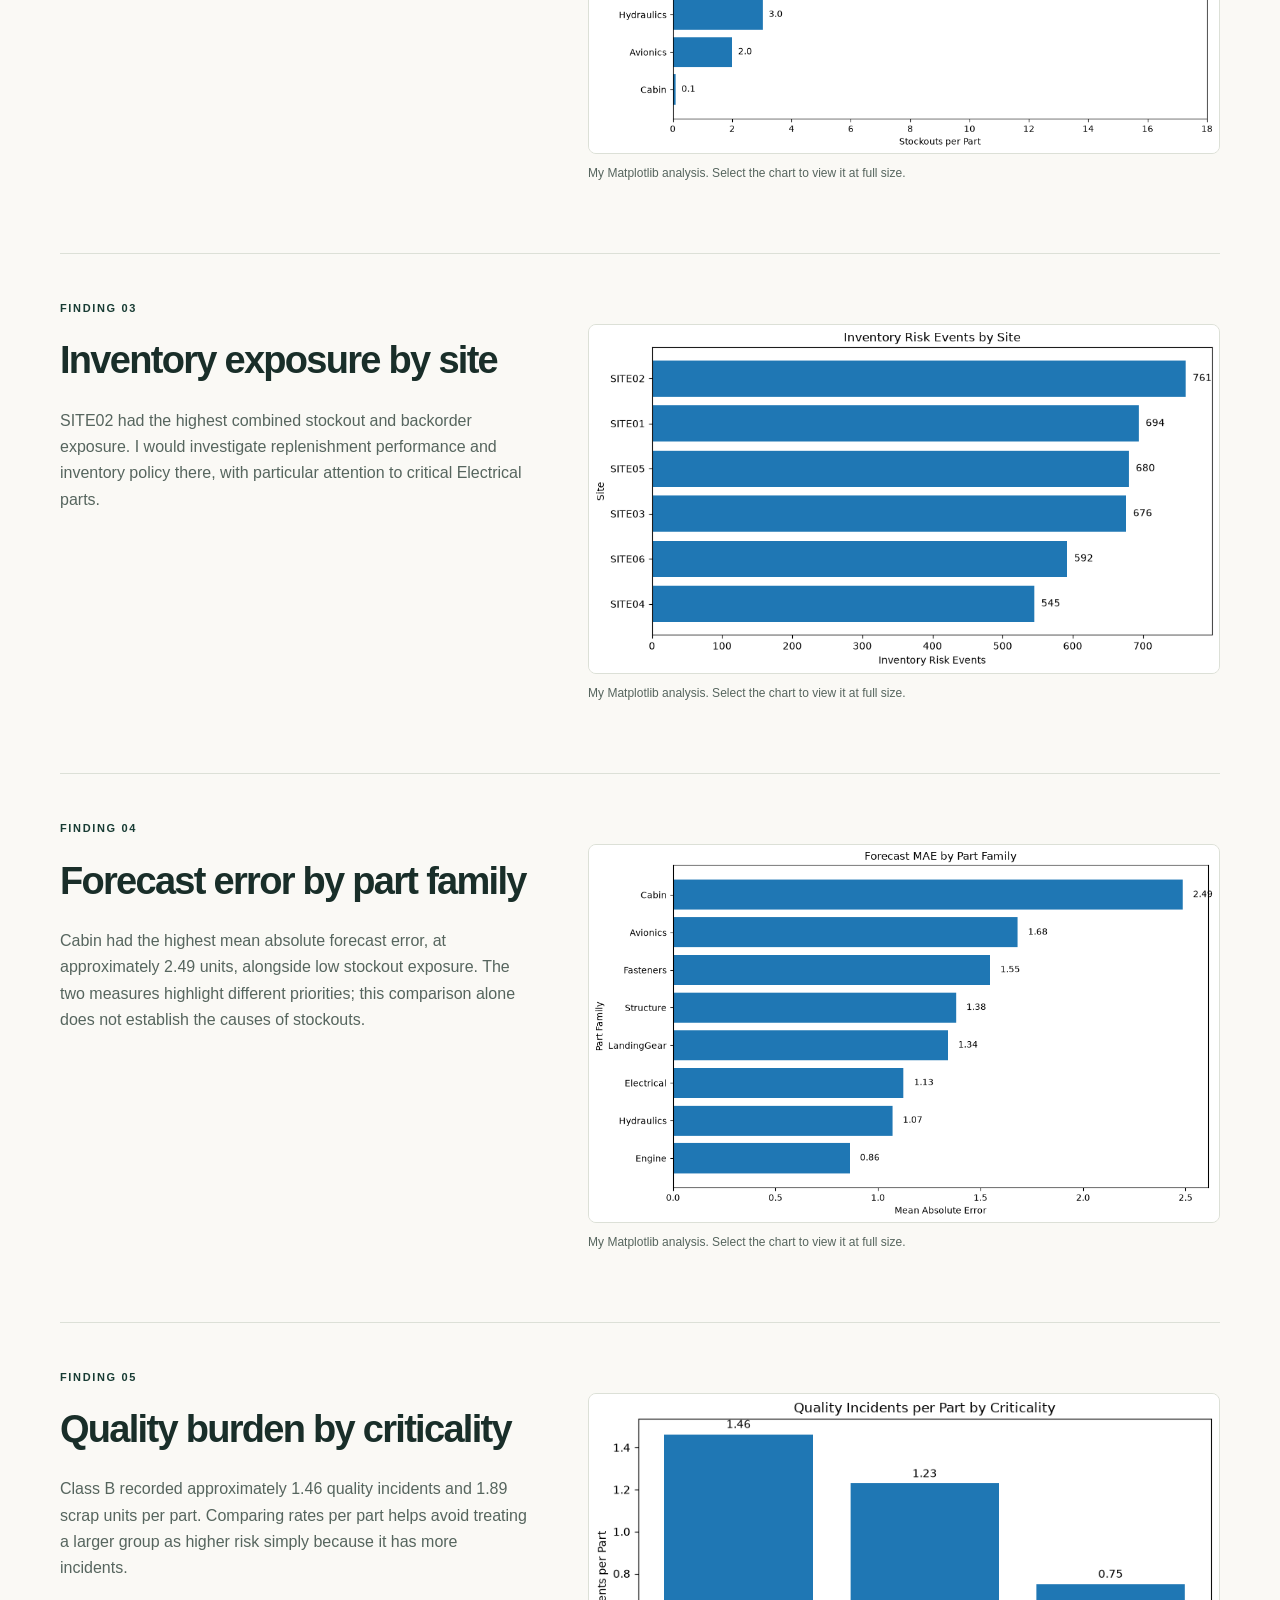
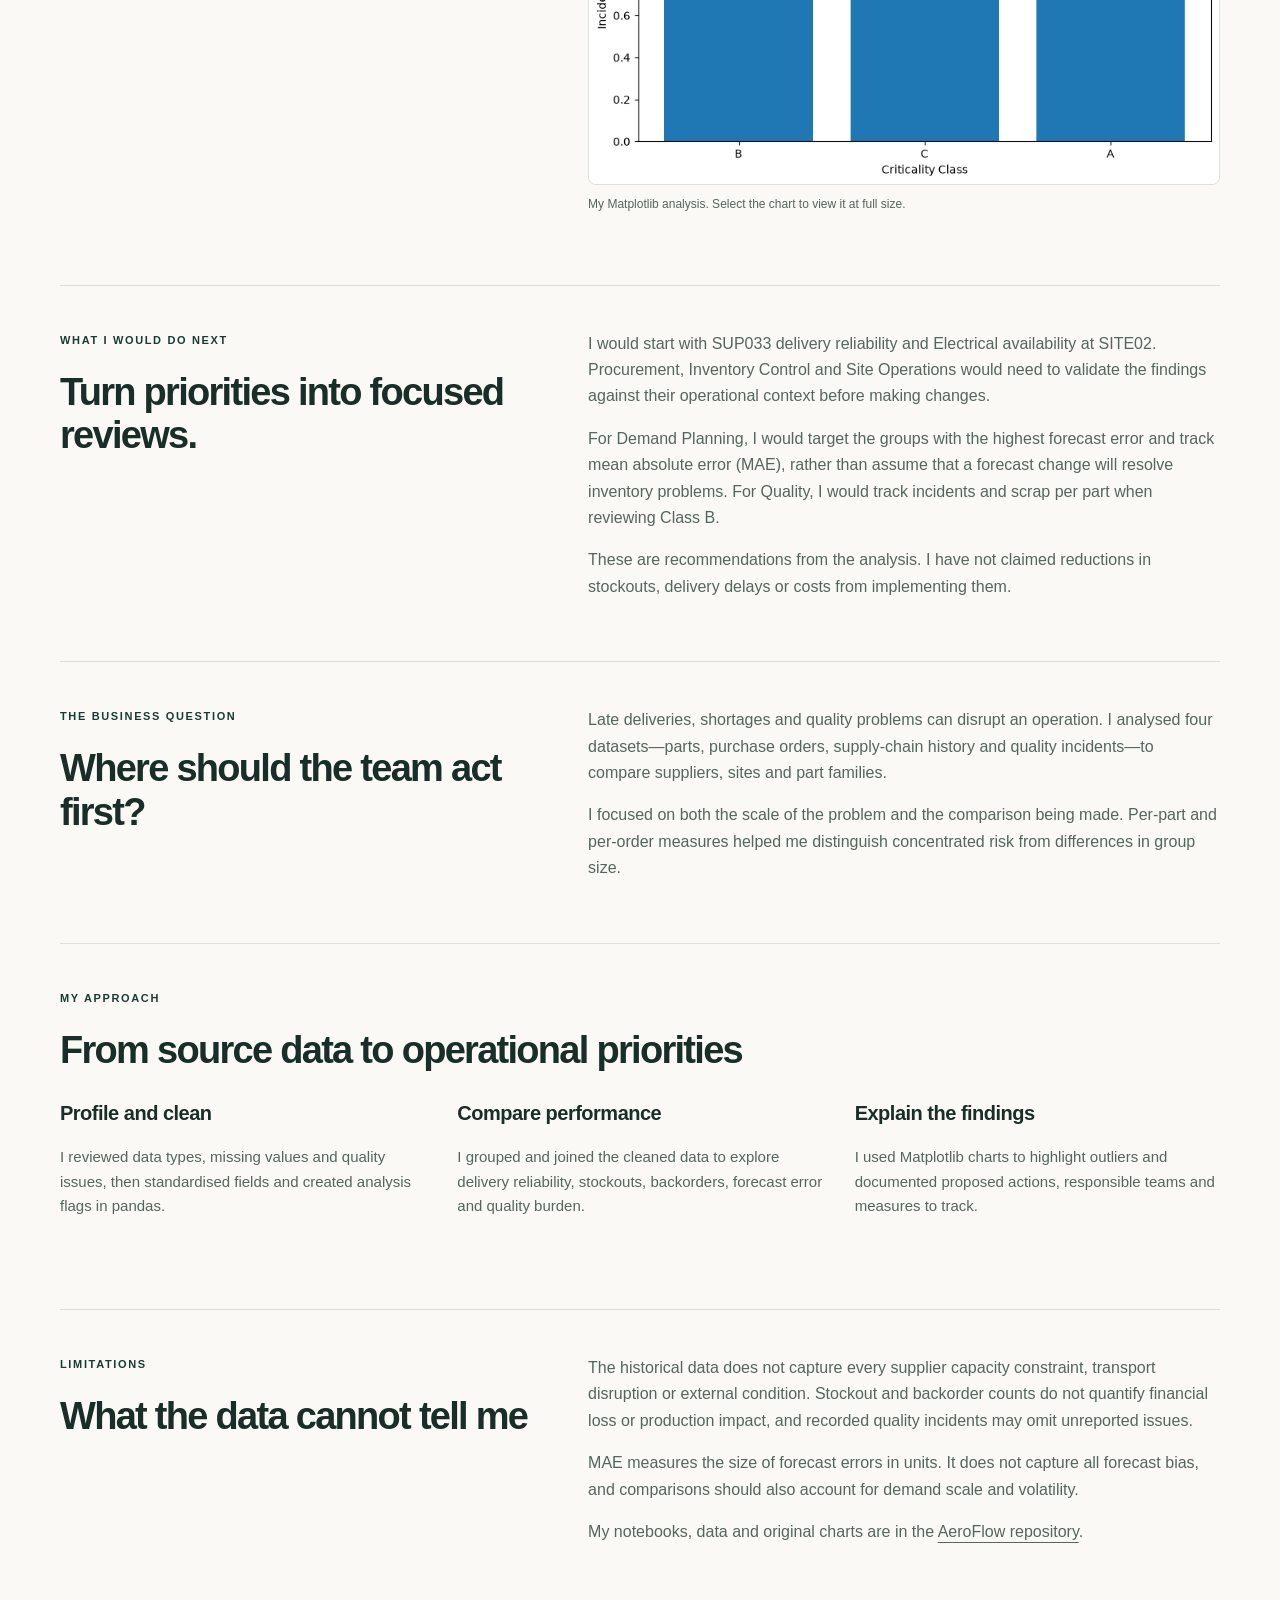
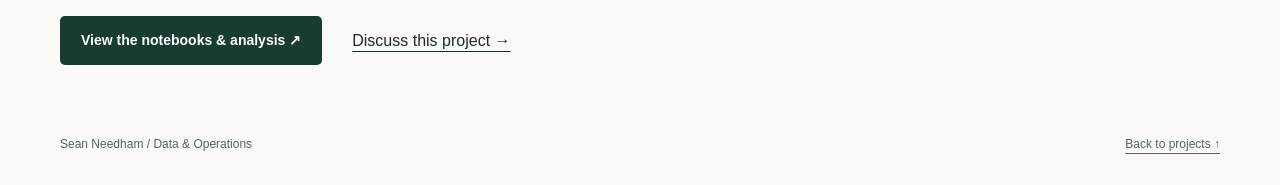
==== commit 3ea6063c: "Polish AeroFlow project title and card copy" ====
--- a/aeroflow.html
+++ b/aeroflow.html
@@ -1,9 +1,9 @@
 <!doctype html>
-<html lang="en"><head><meta charset="utf-8"><meta name="viewport" content="width=device-width, initial-scale=1"><title>AeroFlow | Sean Needham</title><meta name="description" content="A Python supply-chain portfolio project exploring supplier reliability, inventory risk, forecast error and quality using pandas and Matplotlib."><link rel="icon" href="assets/favicon.svg" type="image/svg+xml"><link rel="stylesheet" href="styles.css"><meta name="theme-color" content="#183c34"></head><body><a class="skip" href="#main">Skip to content</a>
+<html lang="en"><head><meta charset="utf-8"><meta name="viewport" content="width=device-width, initial-scale=1"><title>AeroFlow: Supply Chain Risk | Sean Needham</title><meta name="description" content="A Python supply-chain portfolio project exploring supplier reliability, inventory risk, forecast error and quality using pandas and Matplotlib."><link rel="icon" href="assets/favicon.svg" type="image/svg+xml"><link rel="stylesheet" href="styles.css"><meta name="theme-color" content="#183c34"></head><body><a class="skip" href="#main">Skip to content</a>
 <header class="header wrap"><a class="brand" href="./" aria-label="Sean Needham home"><span class="monogram" aria-hidden="true">SN<span>.</span></span><span>Sean Needham</span></a><nav aria-label="Main navigation"><a href="index.html#projects">Projects</a><a href="index.html#about">About</a><a href="index.html#contact">Contact</a></nav></header>
 
 <main id="main" class="case wrap"><a class="back-link" href="index.html#projects">← All projects</a>
-<section class="case-intro"><p class="eyebrow">Completed project / Python &amp; supply chain</p><h1>AeroFlow<span class="case-tagline">Finding where supply-chain risk is concentrated.</span></h1><p class="intro">I found approximately 3% on-time-in-full delivery for SUP033, recurring Electrical stock shortages and the highest combined stockout and backorder exposure at SITE02. Using Python, pandas and Matplotlib, I compared supplier, inventory, forecast and quality data to identify where the team should investigate first.</p><ul class="tags" aria-label="Tools"><li>Python</li><li>pandas</li><li>Matplotlib</li><li>Jupyter Notebook</li></ul><p class="case-note">Independent portfolio project · Supply-chain analysis</p><a class="button" href="https://github.com/SeanNeedham/AeroFlow-Supply-Chain-Analytics">Explore the repository ↗</a></section>
+<section class="case-intro"><p class="eyebrow">Completed project / Python &amp; supply chain</p><h1>AeroFlow: Supply Chain Risk<span class="case-tagline">Turning supplier and inventory signals into priorities.</span></h1><p class="intro">I found approximately 3% on-time-in-full delivery for SUP033, recurring Electrical stock shortages and the highest combined stockout and backorder exposure at SITE02. Using Python, pandas and Matplotlib, I compared supplier, inventory, forecast and quality data to identify where the team should investigate first.</p><ul class="tags" aria-label="Tools"><li>Python</li><li>pandas</li><li>Matplotlib</li><li>Jupyter Notebook</li></ul><p class="case-note">Independent portfolio project · Supply-chain analysis</p><a class="button" href="https://github.com/SeanNeedham/AeroFlow-Supply-Chain-Analytics">Explore the repository ↗</a></section>
 <section class="case-section case-columns"><div><p class="eyebrow">Finding 01</p><h2>Supplier delivery reliability</h2><p>SUP033 achieved approximately 3% on-time-in-full delivery across 631 purchase orders. Average delivery was around 6.1 days late. I would prioritise a recovery review with Procurement and Supplier Quality, tracking OTIF and delivery delay.</p></div><figure class="case-figure"><a href="assets/aeroflow/supplier_otif.png"><img src="assets/aeroflow/supplier_otif.png" alt="Supplier delivery reliability chart" loading="lazy"></a><figcaption>My Matplotlib analysis. Select the chart to view it at full size.</figcaption></figure></section>
 <section class="case-section case-columns"><div><p class="eyebrow">Finding 02</p><h2>Electrical inventory availability</h2><p>Electrical recorded approximately 16 stockouts per part, around twice the LandingGear rate. I would review replenishment and safety-stock settings for the parts with recurring availability issues.</p></div><figure class="case-figure"><a href="assets/aeroflow/stockouts_by_family.png"><img src="assets/aeroflow/stockouts_by_family.png" alt="Electrical inventory availability chart" loading="lazy"></a><figcaption>My Matplotlib analysis. Select the chart to view it at full size.</figcaption></figure></section>
 <section class="case-section case-columns"><div><p class="eyebrow">Finding 03</p><h2>Inventory exposure by site</h2><p>SITE02 had the highest combined stockout and backorder exposure. I would investigate replenishment performance and inventory policy there, with particular attention to critical Electrical parts.</p></div><figure class="case-figure"><a href="assets/aeroflow/inventory_risk_by_site.png"><img src="assets/aeroflow/inventory_risk_by_site.png" alt="Inventory exposure by site chart" loading="lazy"></a><figcaption>My Matplotlib analysis. Select the chart to view it at full size.</figcaption></figure></section>
--- a/styles.css
+++ b/styles.css
@@ -11,3 +11,7 @@
 .sql-result{padding-block:25px;align-items:center}.sql-result h3{font-size:23px}.sql-result img{background:#222}
 
 .case-code{overflow-x:auto;padding:20px;background:#edf0e7;border-radius:6px;font-size:13px;line-height:1.6}.case-section>details+details{margin-top:18px}.case-section .outline li{font-size:14px;color:var(--muted)}
+
+/* About photo: replace assets/sean-needham.jpg to update. */
+.about-portrait{display:block;width:min(100%,280px);height:auto;margin-top:28px;border-radius:12px}
+
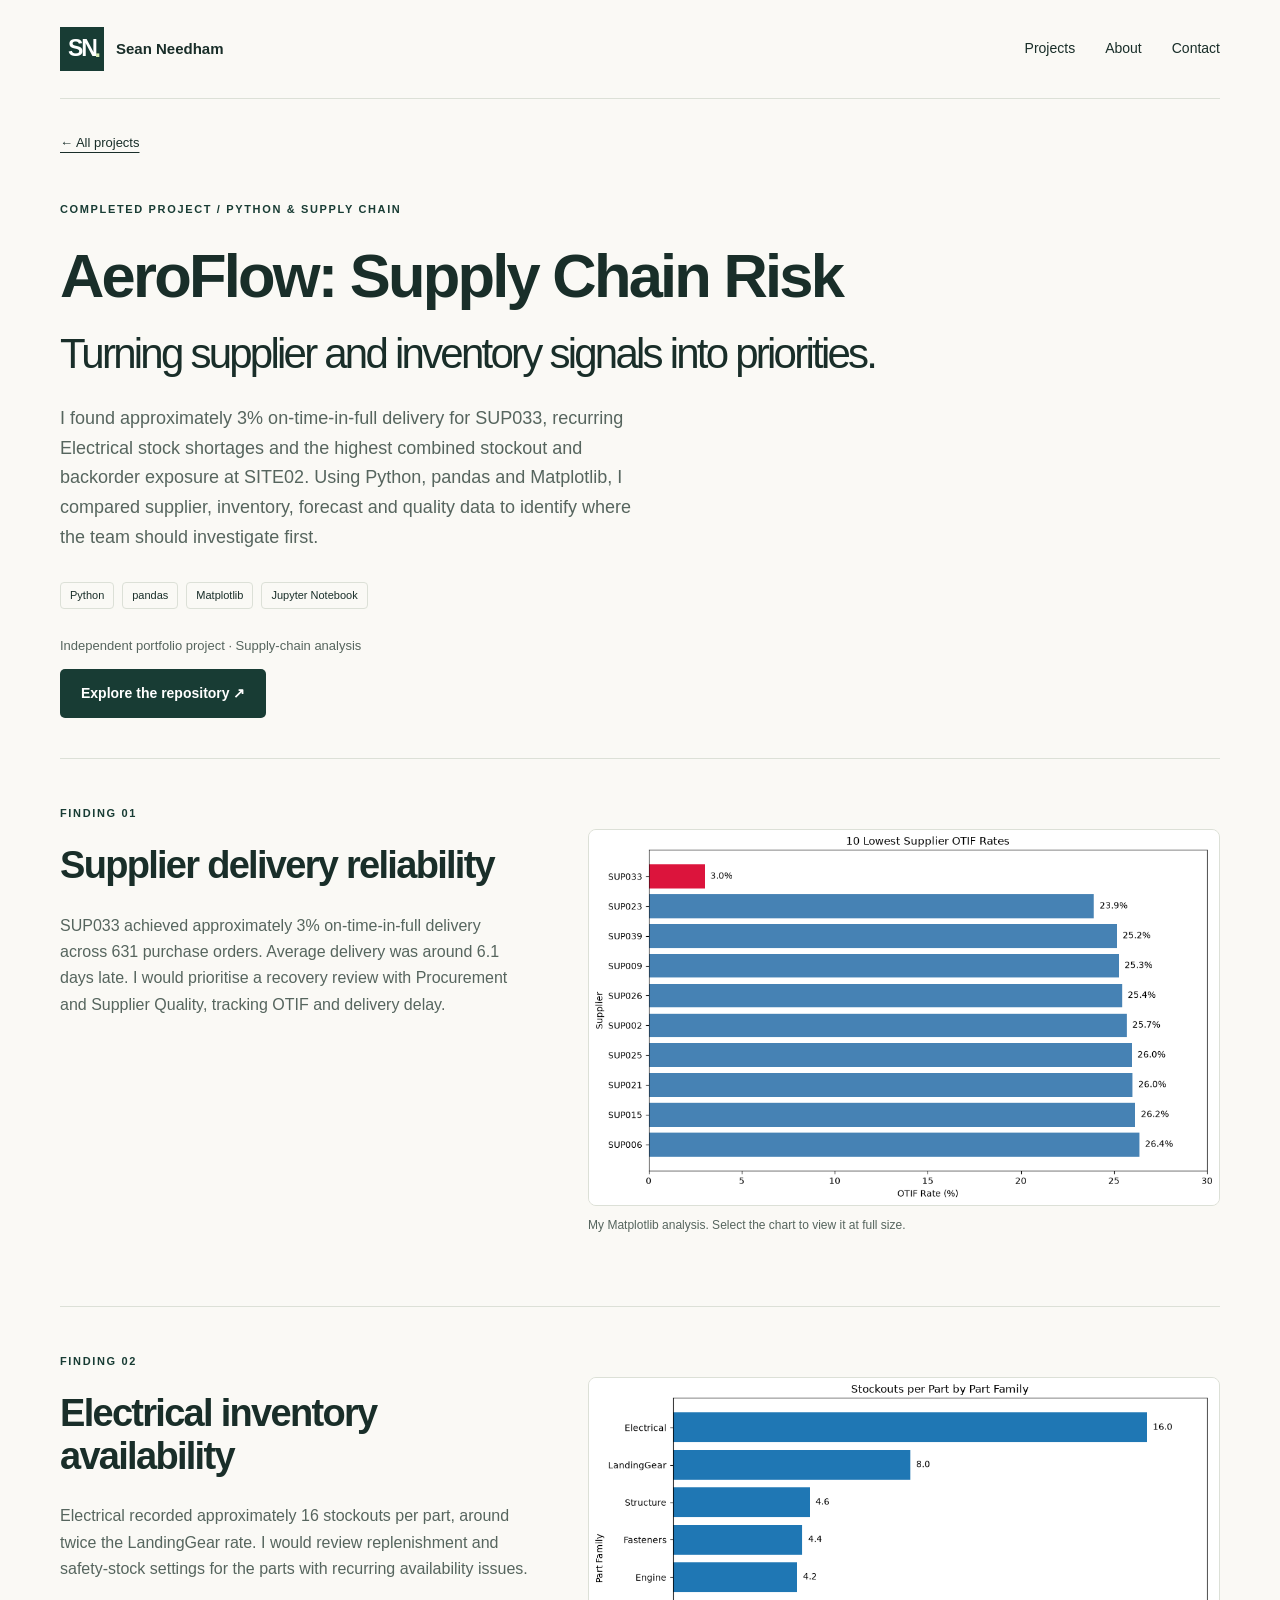
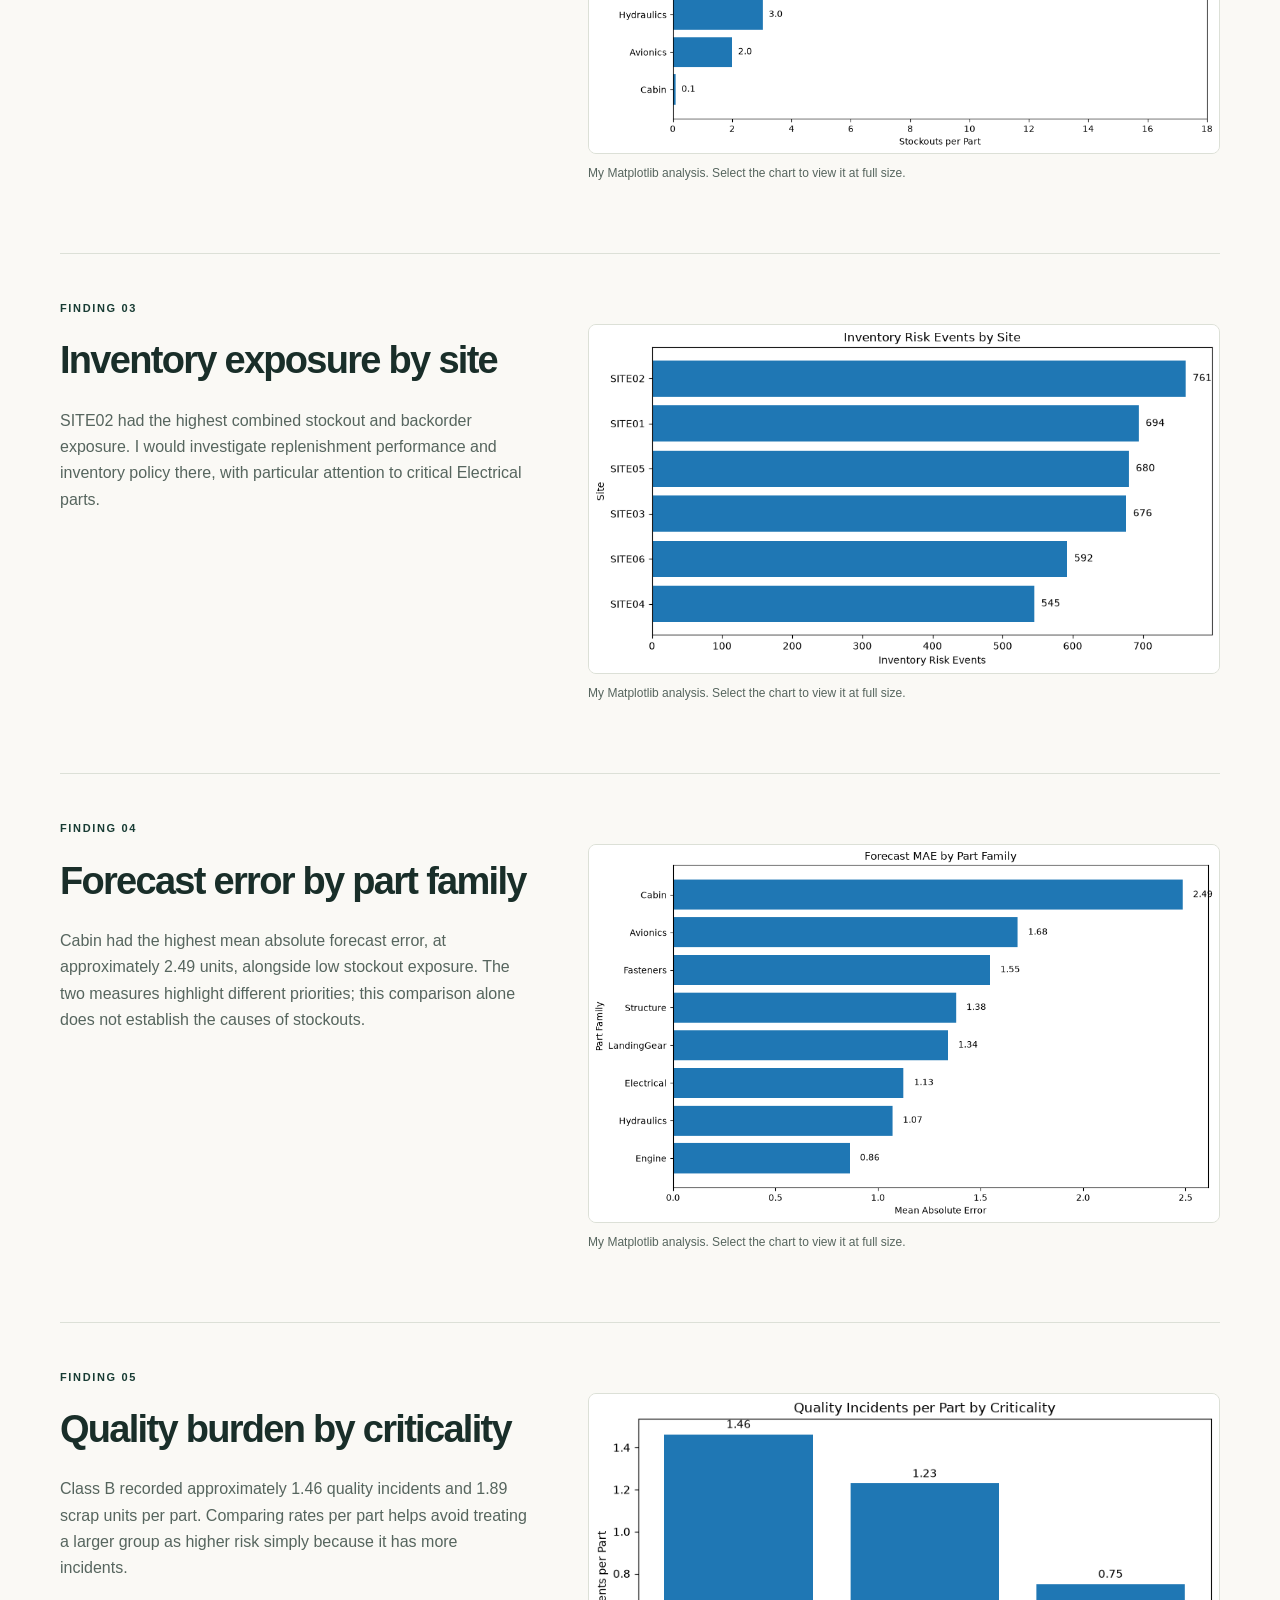
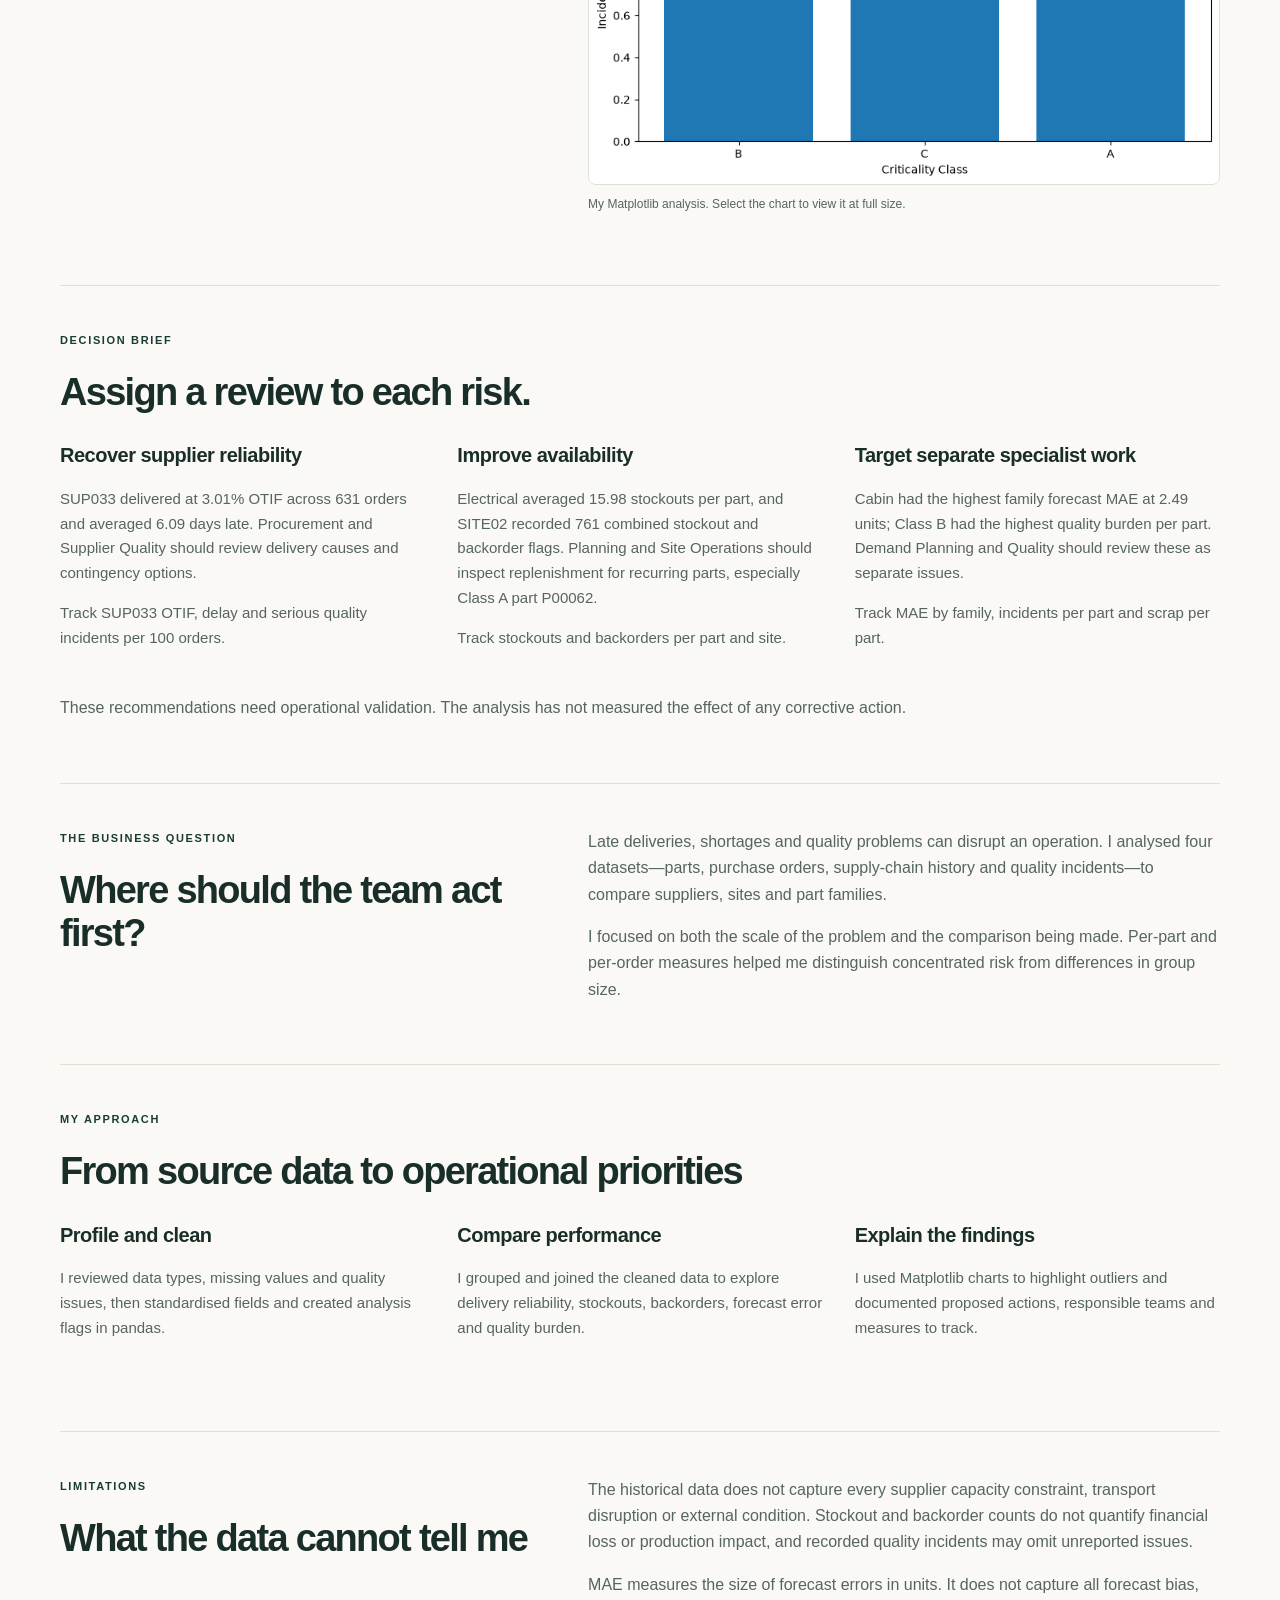
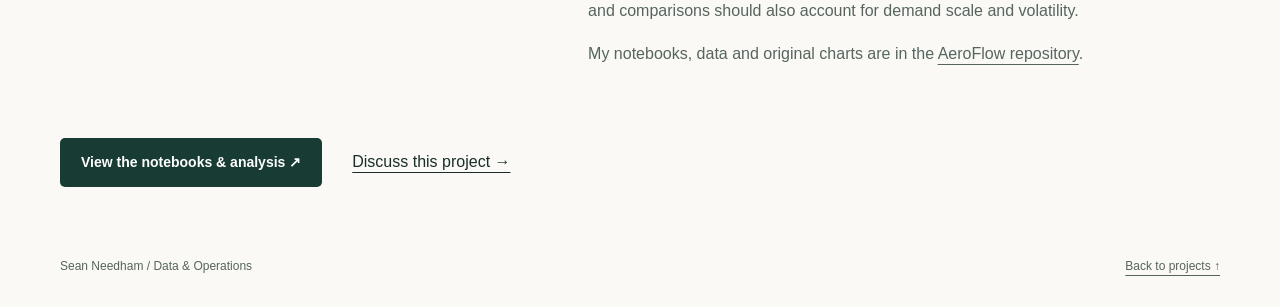
==== commit efb103a5: "Add decision briefs to project case studies" ====
--- a/aeroflow.html
+++ b/aeroflow.html
@@ -9,7 +9,7 @@
 <section class="case-section case-columns"><div><p class="eyebrow">Finding 03</p><h2>Inventory exposure by site</h2><p>SITE02 had the highest combined stockout and backorder exposure. I would investigate replenishment performance and inventory policy there, with particular attention to critical Electrical parts.</p></div><figure class="case-figure"><a href="assets/aeroflow/inventory_risk_by_site.png"><img src="assets/aeroflow/inventory_risk_by_site.png" alt="Inventory exposure by site chart" loading="lazy"></a><figcaption>My Matplotlib analysis. Select the chart to view it at full size.</figcaption></figure></section>
 <section class="case-section case-columns"><div><p class="eyebrow">Finding 04</p><h2>Forecast error by part family</h2><p>Cabin had the highest mean absolute forecast error, at approximately 2.49 units, alongside low stockout exposure. The two measures highlight different priorities; this comparison alone does not establish the causes of stockouts.</p></div><figure class="case-figure"><a href="assets/aeroflow/forecast_mae_by_family.png"><img src="assets/aeroflow/forecast_mae_by_family.png" alt="Forecast error by part family chart" loading="lazy"></a><figcaption>My Matplotlib analysis. Select the chart to view it at full size.</figcaption></figure></section>
 <section class="case-section case-columns"><div><p class="eyebrow">Finding 05</p><h2>Quality burden by criticality</h2><p>Class B recorded approximately 1.46 quality incidents and 1.89 scrap units per part. Comparing rates per part helps avoid treating a larger group as higher risk simply because it has more incidents.</p></div><figure class="case-figure"><a href="assets/aeroflow/quality_by_criticality.png"><img src="assets/aeroflow/quality_by_criticality.png" alt="Quality burden by criticality chart" loading="lazy"></a><figcaption>My Matplotlib analysis. Select the chart to view it at full size.</figcaption></figure></section>
-<section class="case-section case-columns"><div><p class="eyebrow">What I would do next</p><h2>Turn priorities into focused reviews.</h2></div><div><p>I would start with SUP033 delivery reliability and Electrical availability at SITE02. Procurement, Inventory Control and Site Operations would need to validate the findings against their operational context before making changes.</p><p>For Demand Planning, I would target the groups with the highest forecast error and track mean absolute error (MAE), rather than assume that a forecast change will resolve inventory problems. For Quality, I would track incidents and scrap per part when reviewing Class B.</p><p>These are recommendations from the analysis. I have not claimed reductions in stockouts, delivery delays or costs from implementing them.</p></div></section>
+<section class="case-section"><p class="eyebrow">Decision brief</p><h2>Assign a review to each risk.</h2><div class="method-grid"><div><h3>Recover supplier reliability</h3><p>SUP033 delivered at 3.01% OTIF across 631 orders and averaged 6.09 days late. Procurement and Supplier Quality should review delivery causes and contingency options.</p><p>Track SUP033 OTIF, delay and serious quality incidents per 100 orders.</p></div><div><h3>Improve availability</h3><p>Electrical averaged 15.98 stockouts per part, and SITE02 recorded 761 combined stockout and backorder flags. Planning and Site Operations should inspect replenishment for recurring parts, especially Class A part P00062.</p><p>Track stockouts and backorders per part and site.</p></div><div><h3>Target separate specialist work</h3><p>Cabin had the highest family forecast MAE at 2.49 units; Class B had the highest quality burden per part. Demand Planning and Quality should review these as separate issues.</p><p>Track MAE by family, incidents per part and scrap per part.</p></div></div><p>These recommendations need operational validation. The analysis has not measured the effect of any corrective action.</p></section>
 <section class="case-section case-columns"><div><p class="eyebrow">The business question</p><h2>Where should the team act first?</h2></div><div><p>Late deliveries, shortages and quality problems can disrupt an operation. I analysed four datasets—parts, purchase orders, supply-chain history and quality incidents—to compare suppliers, sites and part families.</p><p>I focused on both the scale of the problem and the comparison being made. Per-part and per-order measures helped me distinguish concentrated risk from differences in group size.</p></div></section>
 <section class="case-section"><p class="eyebrow">My approach</p><h2>From source data to operational priorities</h2><div class="method-grid"><div><h3>Profile and clean</h3><p>I reviewed data types, missing values and quality issues, then standardised fields and created analysis flags in pandas.</p></div><div><h3>Compare performance</h3><p>I grouped and joined the cleaned data to explore delivery reliability, stockouts, backorders, forecast error and quality burden.</p></div><div><h3>Explain the findings</h3><p>I used Matplotlib charts to highlight outliers and documented proposed actions, responsible teams and measures to track.</p></div></div></section>
 
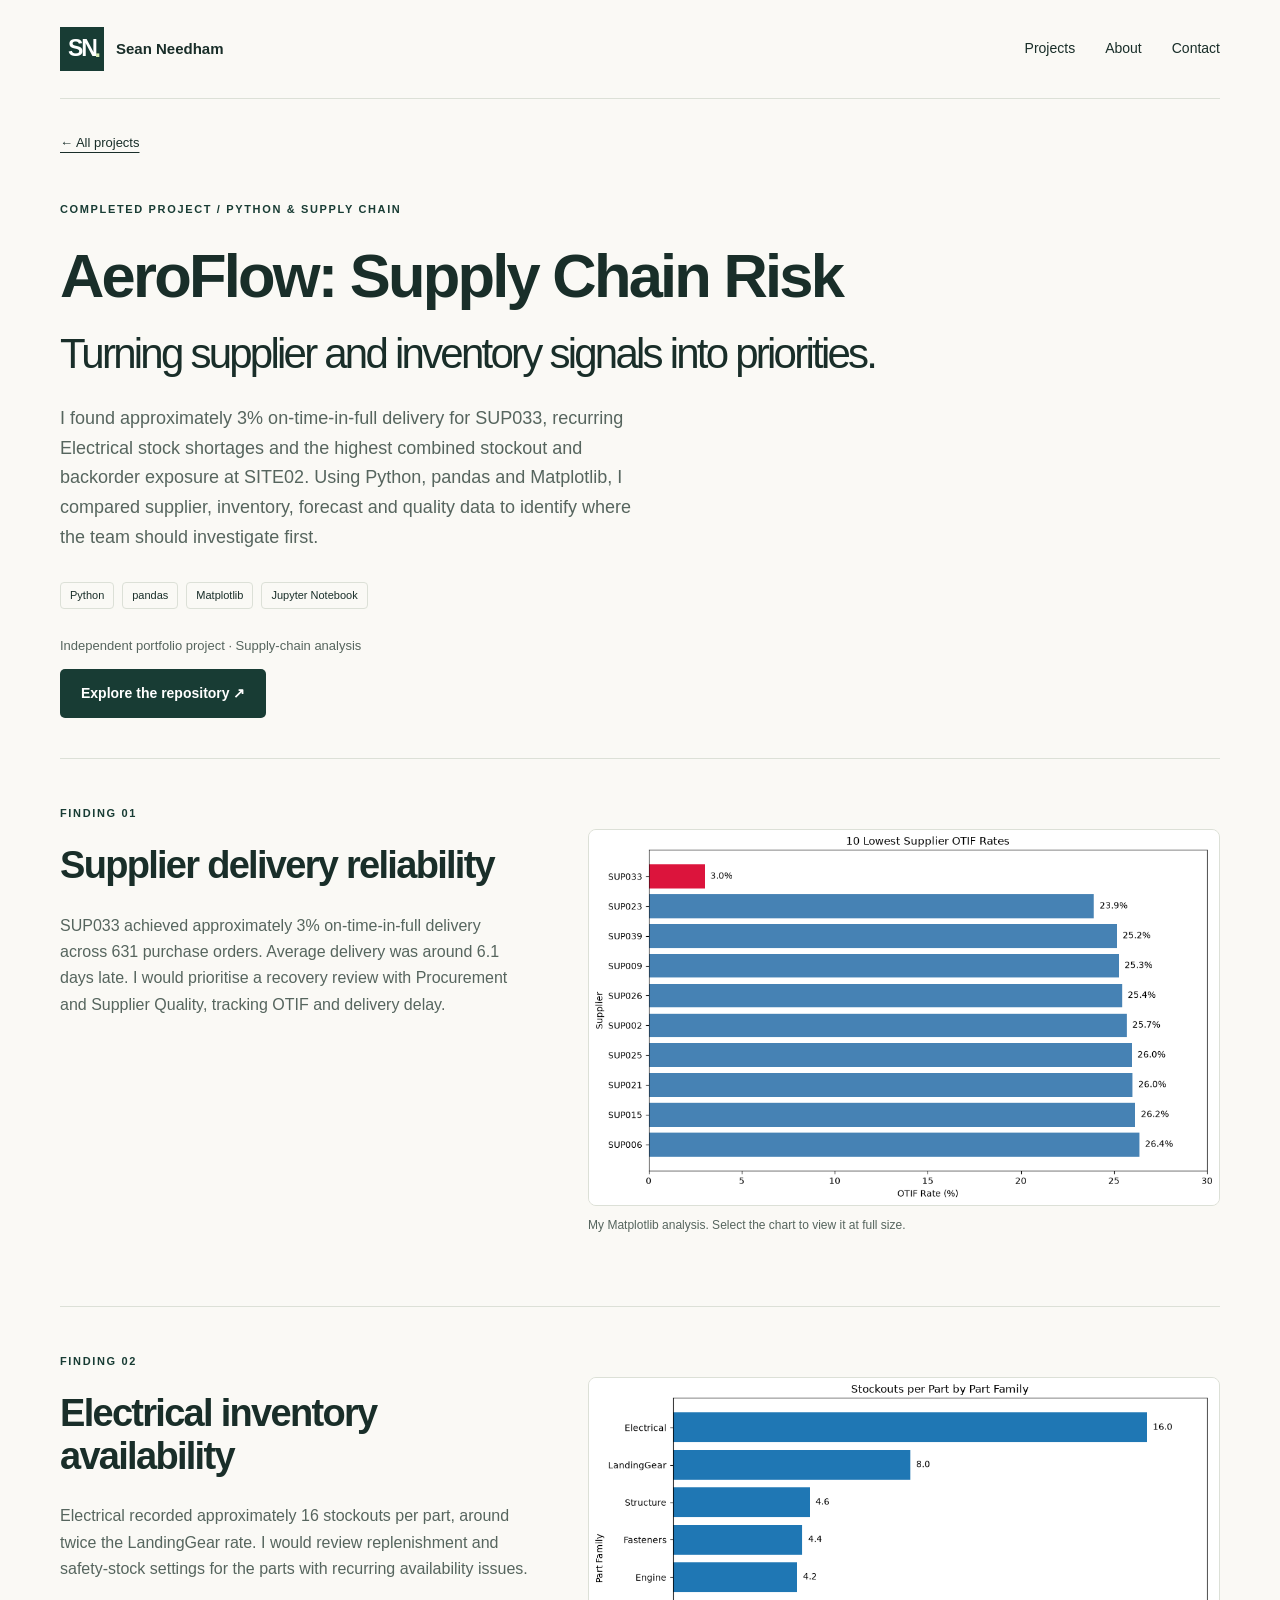
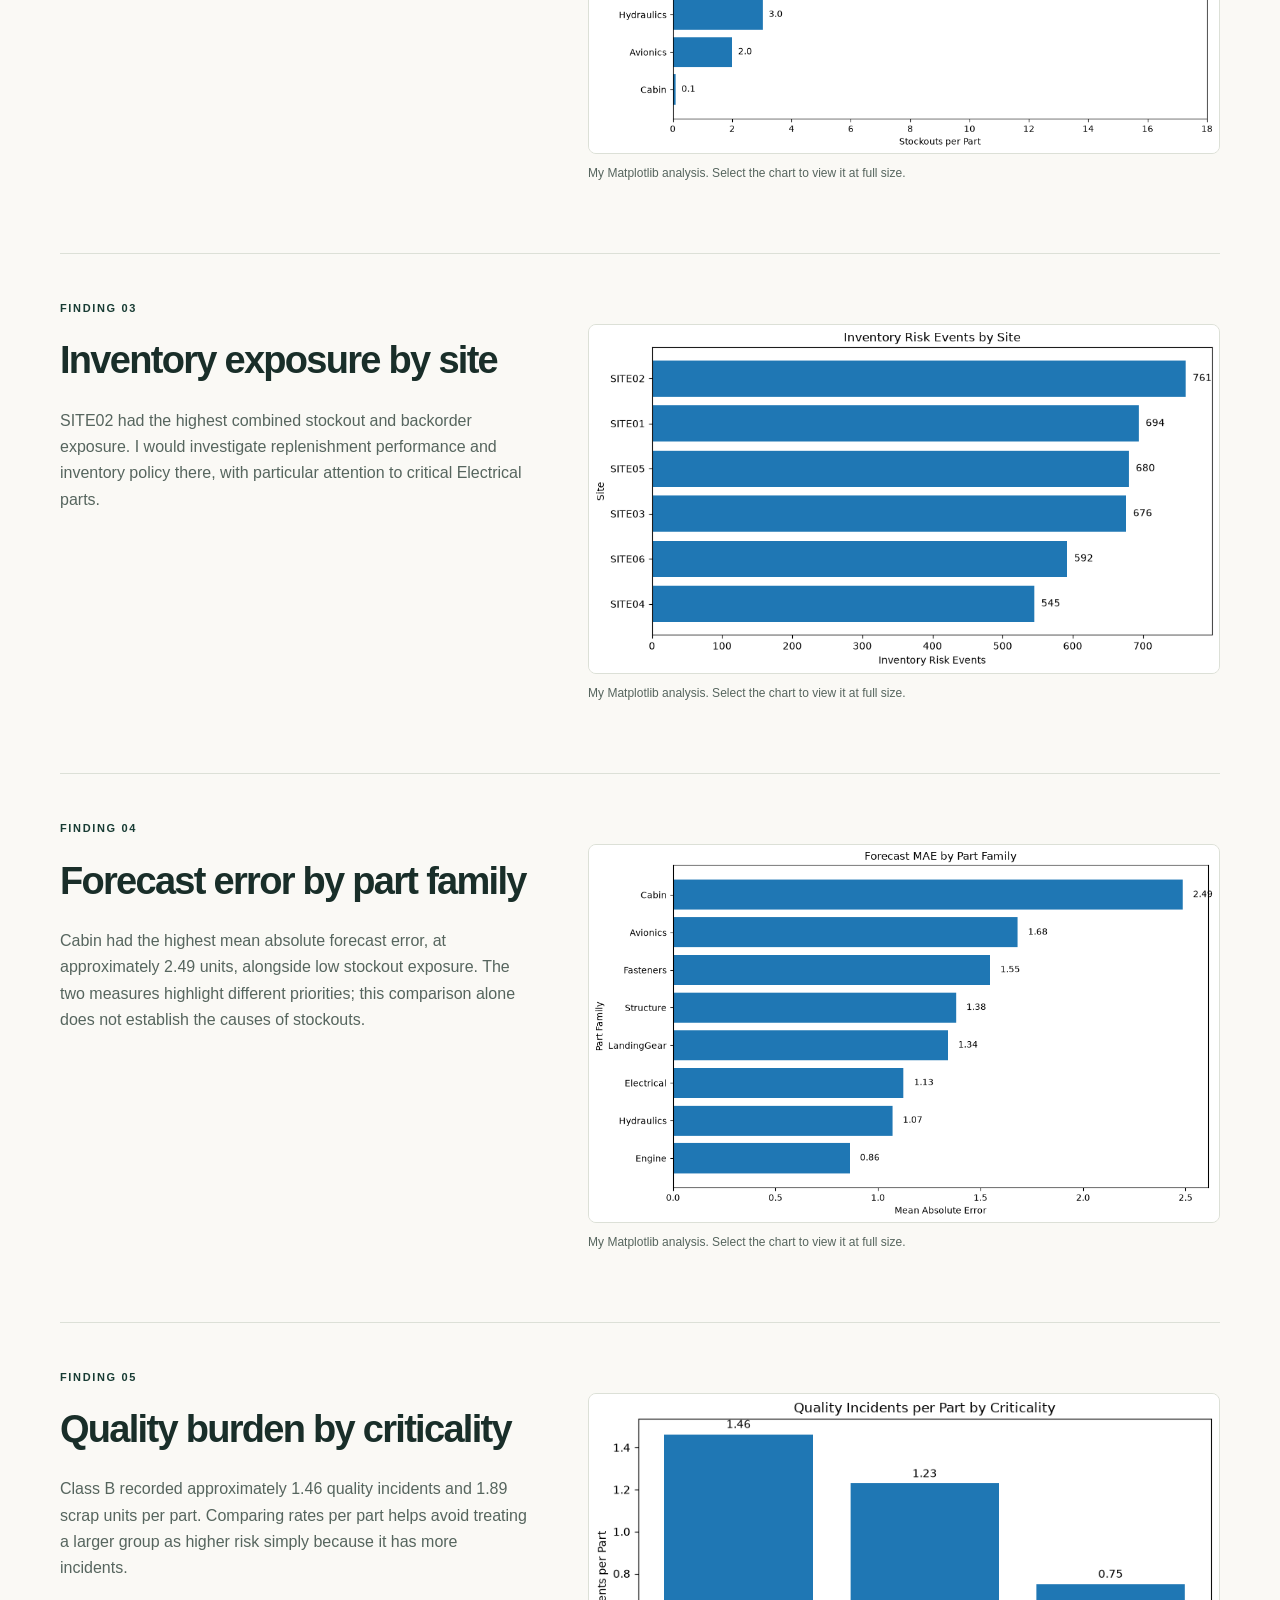
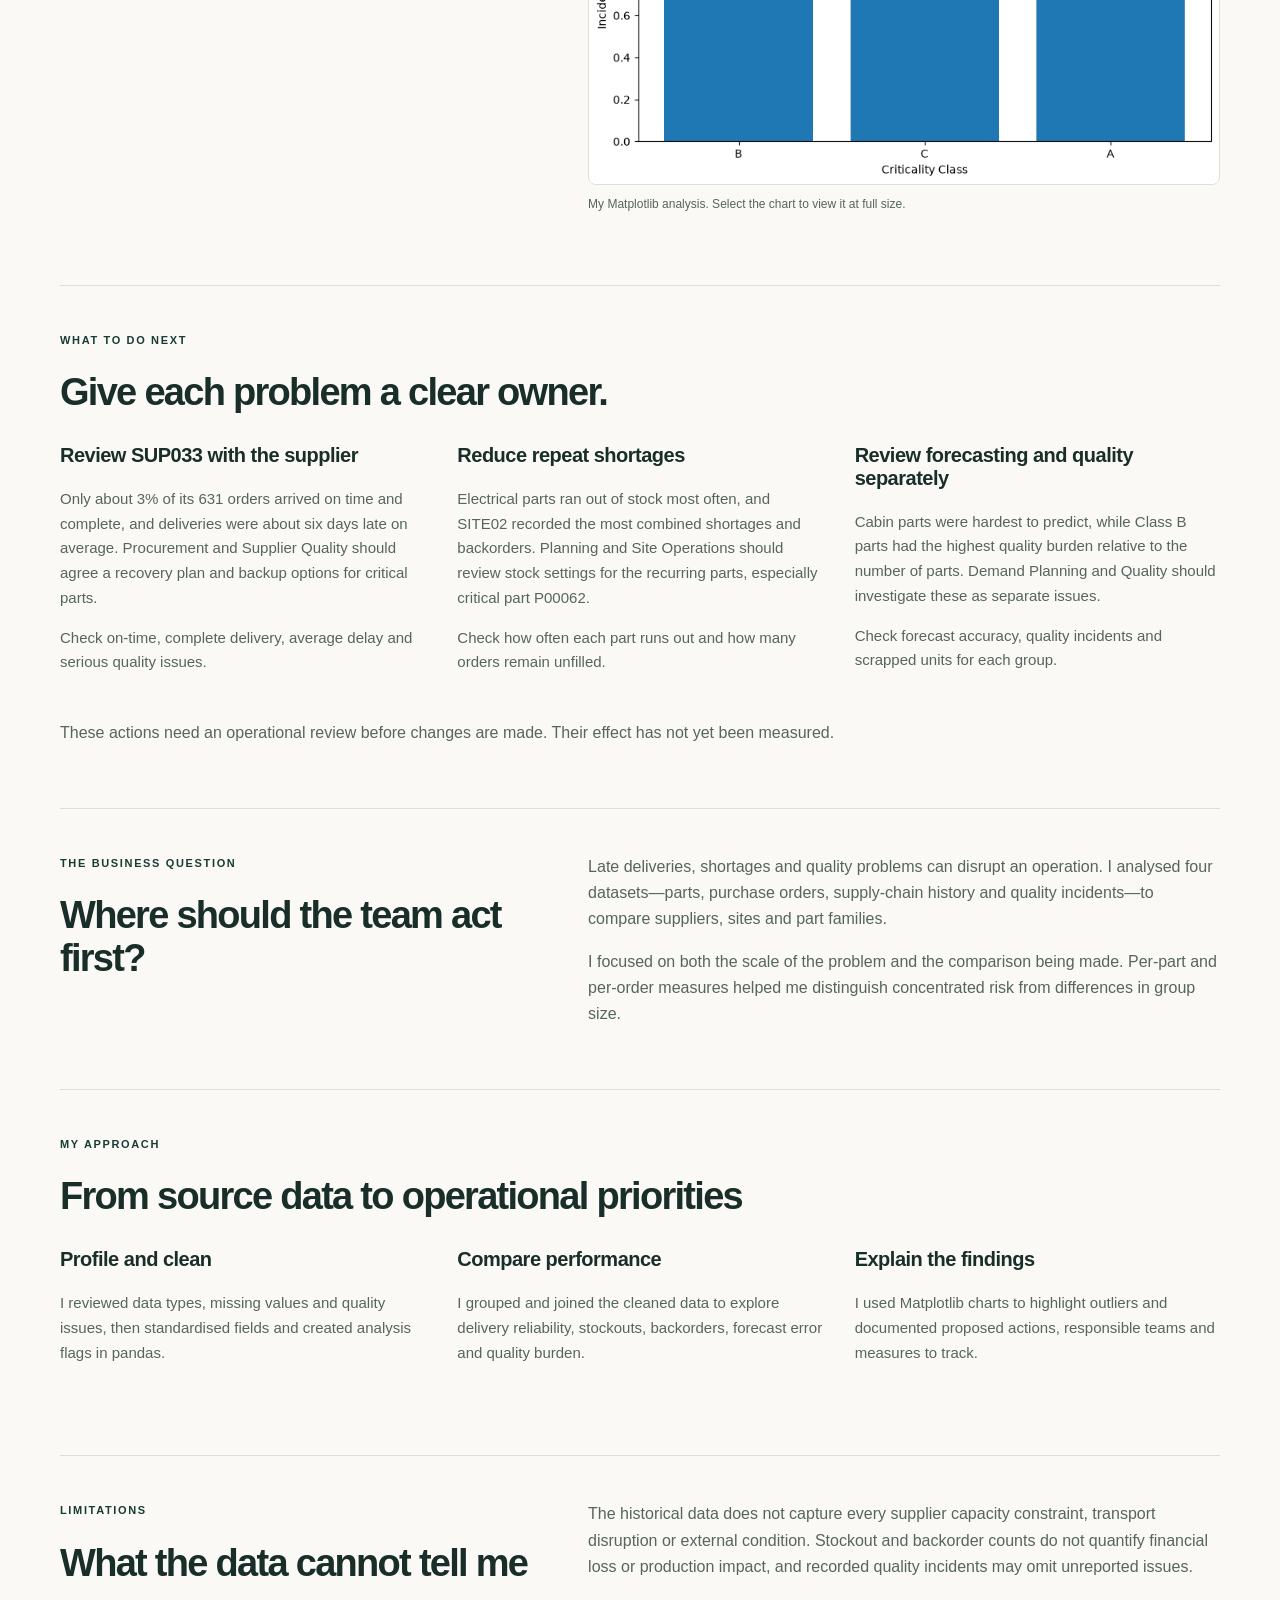
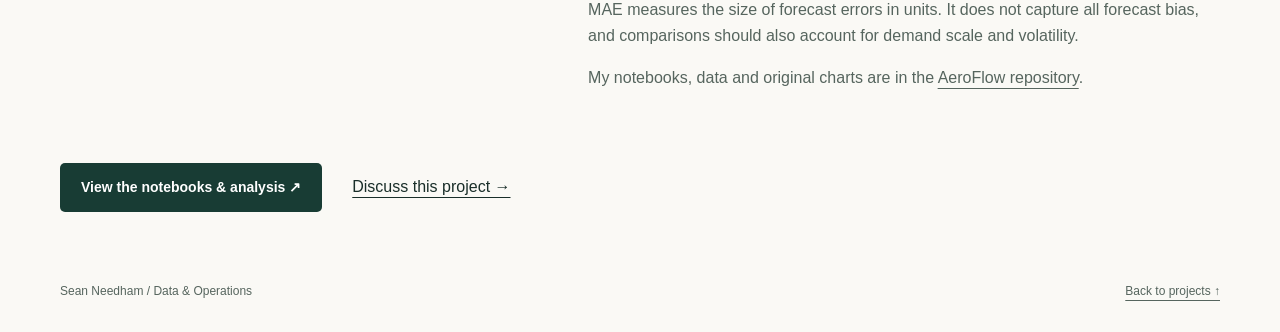
==== commit 61d14b40: "Make portfolio action summaries easier to read" ====
--- a/aeroflow.html
+++ b/aeroflow.html
@@ -9,7 +9,7 @@
 <section class="case-section case-columns"><div><p class="eyebrow">Finding 03</p><h2>Inventory exposure by site</h2><p>SITE02 had the highest combined stockout and backorder exposure. I would investigate replenishment performance and inventory policy there, with particular attention to critical Electrical parts.</p></div><figure class="case-figure"><a href="assets/aeroflow/inventory_risk_by_site.png"><img src="assets/aeroflow/inventory_risk_by_site.png" alt="Inventory exposure by site chart" loading="lazy"></a><figcaption>My Matplotlib analysis. Select the chart to view it at full size.</figcaption></figure></section>
 <section class="case-section case-columns"><div><p class="eyebrow">Finding 04</p><h2>Forecast error by part family</h2><p>Cabin had the highest mean absolute forecast error, at approximately 2.49 units, alongside low stockout exposure. The two measures highlight different priorities; this comparison alone does not establish the causes of stockouts.</p></div><figure class="case-figure"><a href="assets/aeroflow/forecast_mae_by_family.png"><img src="assets/aeroflow/forecast_mae_by_family.png" alt="Forecast error by part family chart" loading="lazy"></a><figcaption>My Matplotlib analysis. Select the chart to view it at full size.</figcaption></figure></section>
 <section class="case-section case-columns"><div><p class="eyebrow">Finding 05</p><h2>Quality burden by criticality</h2><p>Class B recorded approximately 1.46 quality incidents and 1.89 scrap units per part. Comparing rates per part helps avoid treating a larger group as higher risk simply because it has more incidents.</p></div><figure class="case-figure"><a href="assets/aeroflow/quality_by_criticality.png"><img src="assets/aeroflow/quality_by_criticality.png" alt="Quality burden by criticality chart" loading="lazy"></a><figcaption>My Matplotlib analysis. Select the chart to view it at full size.</figcaption></figure></section>
-<section class="case-section"><p class="eyebrow">Decision brief</p><h2>Assign a review to each risk.</h2><div class="method-grid"><div><h3>Recover supplier reliability</h3><p>SUP033 delivered at 3.01% OTIF across 631 orders and averaged 6.09 days late. Procurement and Supplier Quality should review delivery causes and contingency options.</p><p>Track SUP033 OTIF, delay and serious quality incidents per 100 orders.</p></div><div><h3>Improve availability</h3><p>Electrical averaged 15.98 stockouts per part, and SITE02 recorded 761 combined stockout and backorder flags. Planning and Site Operations should inspect replenishment for recurring parts, especially Class A part P00062.</p><p>Track stockouts and backorders per part and site.</p></div><div><h3>Target separate specialist work</h3><p>Cabin had the highest family forecast MAE at 2.49 units; Class B had the highest quality burden per part. Demand Planning and Quality should review these as separate issues.</p><p>Track MAE by family, incidents per part and scrap per part.</p></div></div><p>These recommendations need operational validation. The analysis has not measured the effect of any corrective action.</p></section>
+<section class="case-section"><p class="eyebrow">What to do next</p><h2>Give each problem a clear owner.</h2><div class="method-grid"><div><h3>Review SUP033 with the supplier</h3><p>Only about 3% of its 631 orders arrived on time and complete, and deliveries were about six days late on average. Procurement and Supplier Quality should agree a recovery plan and backup options for critical parts.</p><p>Check on-time, complete delivery, average delay and serious quality issues.</p></div><div><h3>Reduce repeat shortages</h3><p>Electrical parts ran out of stock most often, and SITE02 recorded the most combined shortages and backorders. Planning and Site Operations should review stock settings for the recurring parts, especially critical part P00062.</p><p>Check how often each part runs out and how many orders remain unfilled.</p></div><div><h3>Review forecasting and quality separately</h3><p>Cabin parts were hardest to predict, while Class B parts had the highest quality burden relative to the number of parts. Demand Planning and Quality should investigate these as separate issues.</p><p>Check forecast accuracy, quality incidents and scrapped units for each group.</p></div></div><p>These actions need an operational review before changes are made. Their effect has not yet been measured.</p></section>
 <section class="case-section case-columns"><div><p class="eyebrow">The business question</p><h2>Where should the team act first?</h2></div><div><p>Late deliveries, shortages and quality problems can disrupt an operation. I analysed four datasets—parts, purchase orders, supply-chain history and quality incidents—to compare suppliers, sites and part families.</p><p>I focused on both the scale of the problem and the comparison being made. Per-part and per-order measures helped me distinguish concentrated risk from differences in group size.</p></div></section>
 <section class="case-section"><p class="eyebrow">My approach</p><h2>From source data to operational priorities</h2><div class="method-grid"><div><h3>Profile and clean</h3><p>I reviewed data types, missing values and quality issues, then standardised fields and created analysis flags in pandas.</p></div><div><h3>Compare performance</h3><p>I grouped and joined the cleaned data to explore delivery reliability, stockouts, backorders, forecast error and quality burden.</p></div><div><h3>Explain the findings</h3><p>I used Matplotlib charts to highlight outliers and documented proposed actions, responsible teams and measures to track.</p></div></div></section>
 
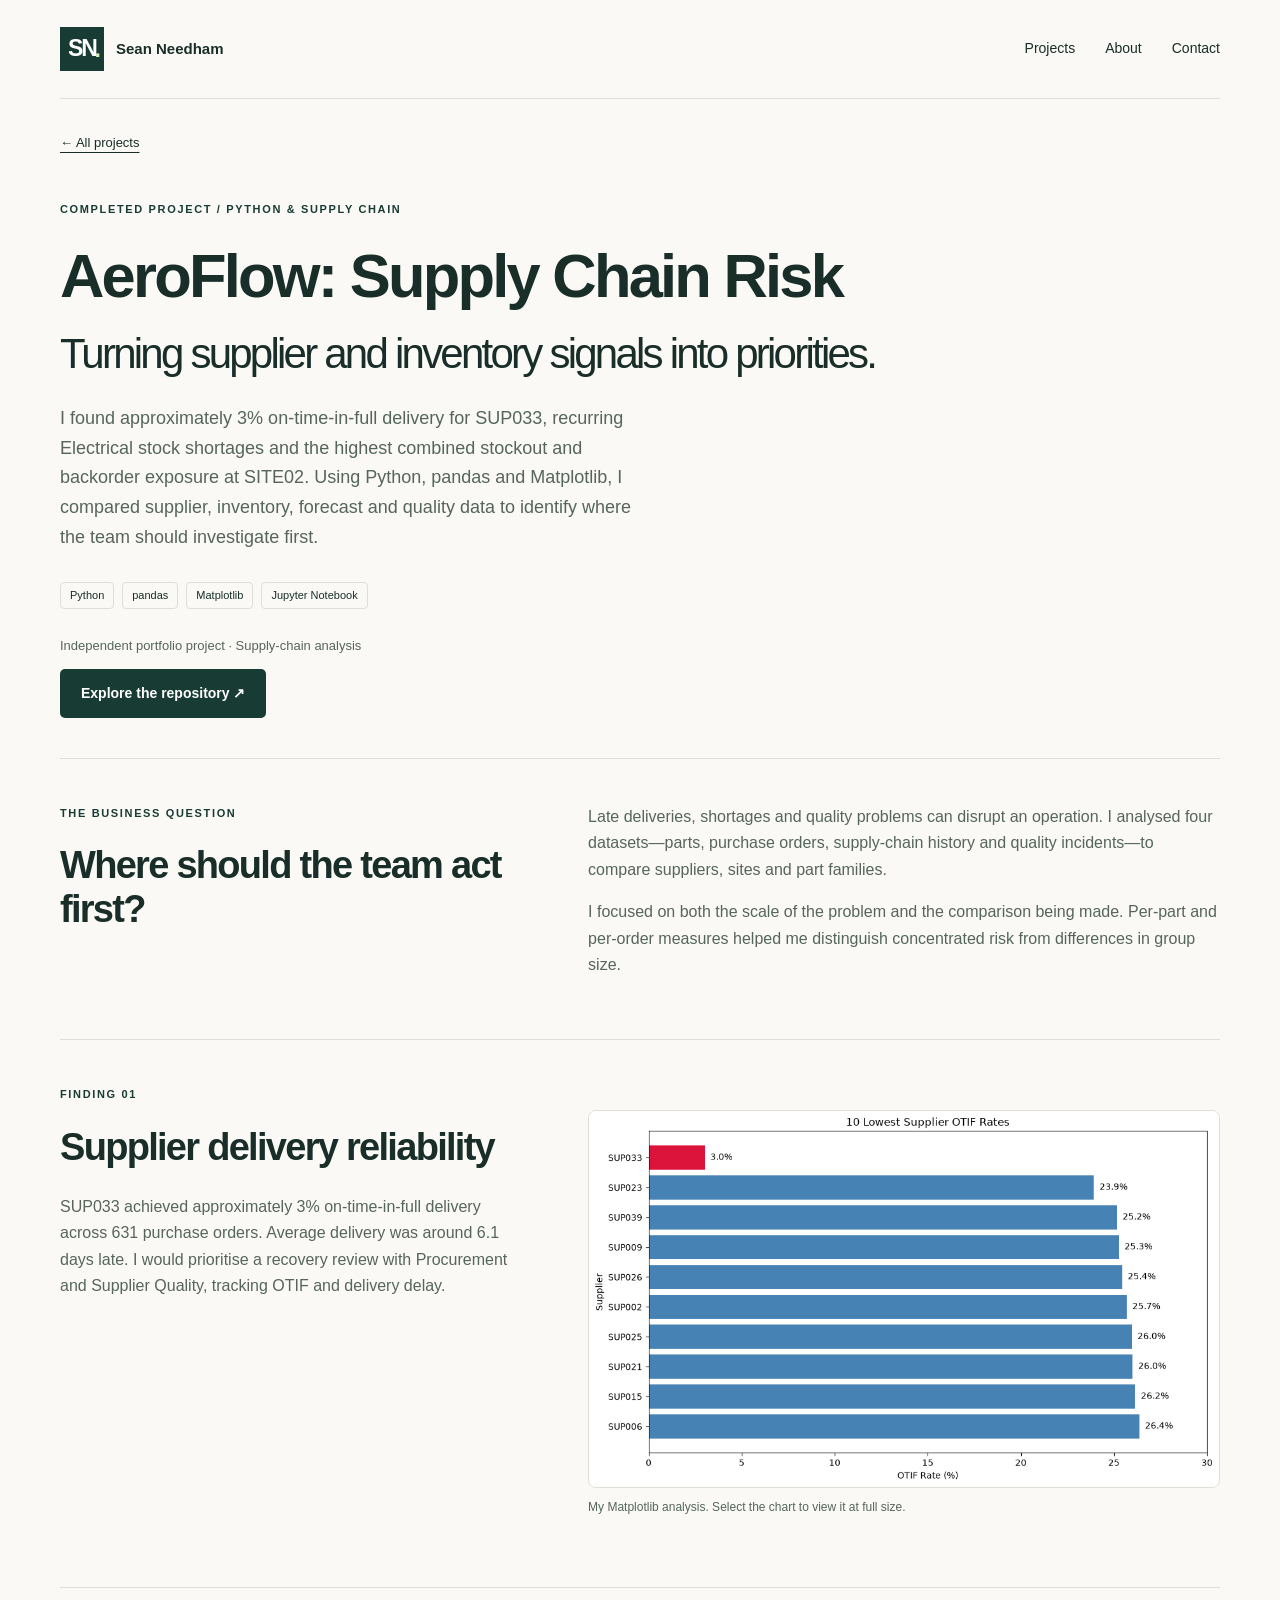
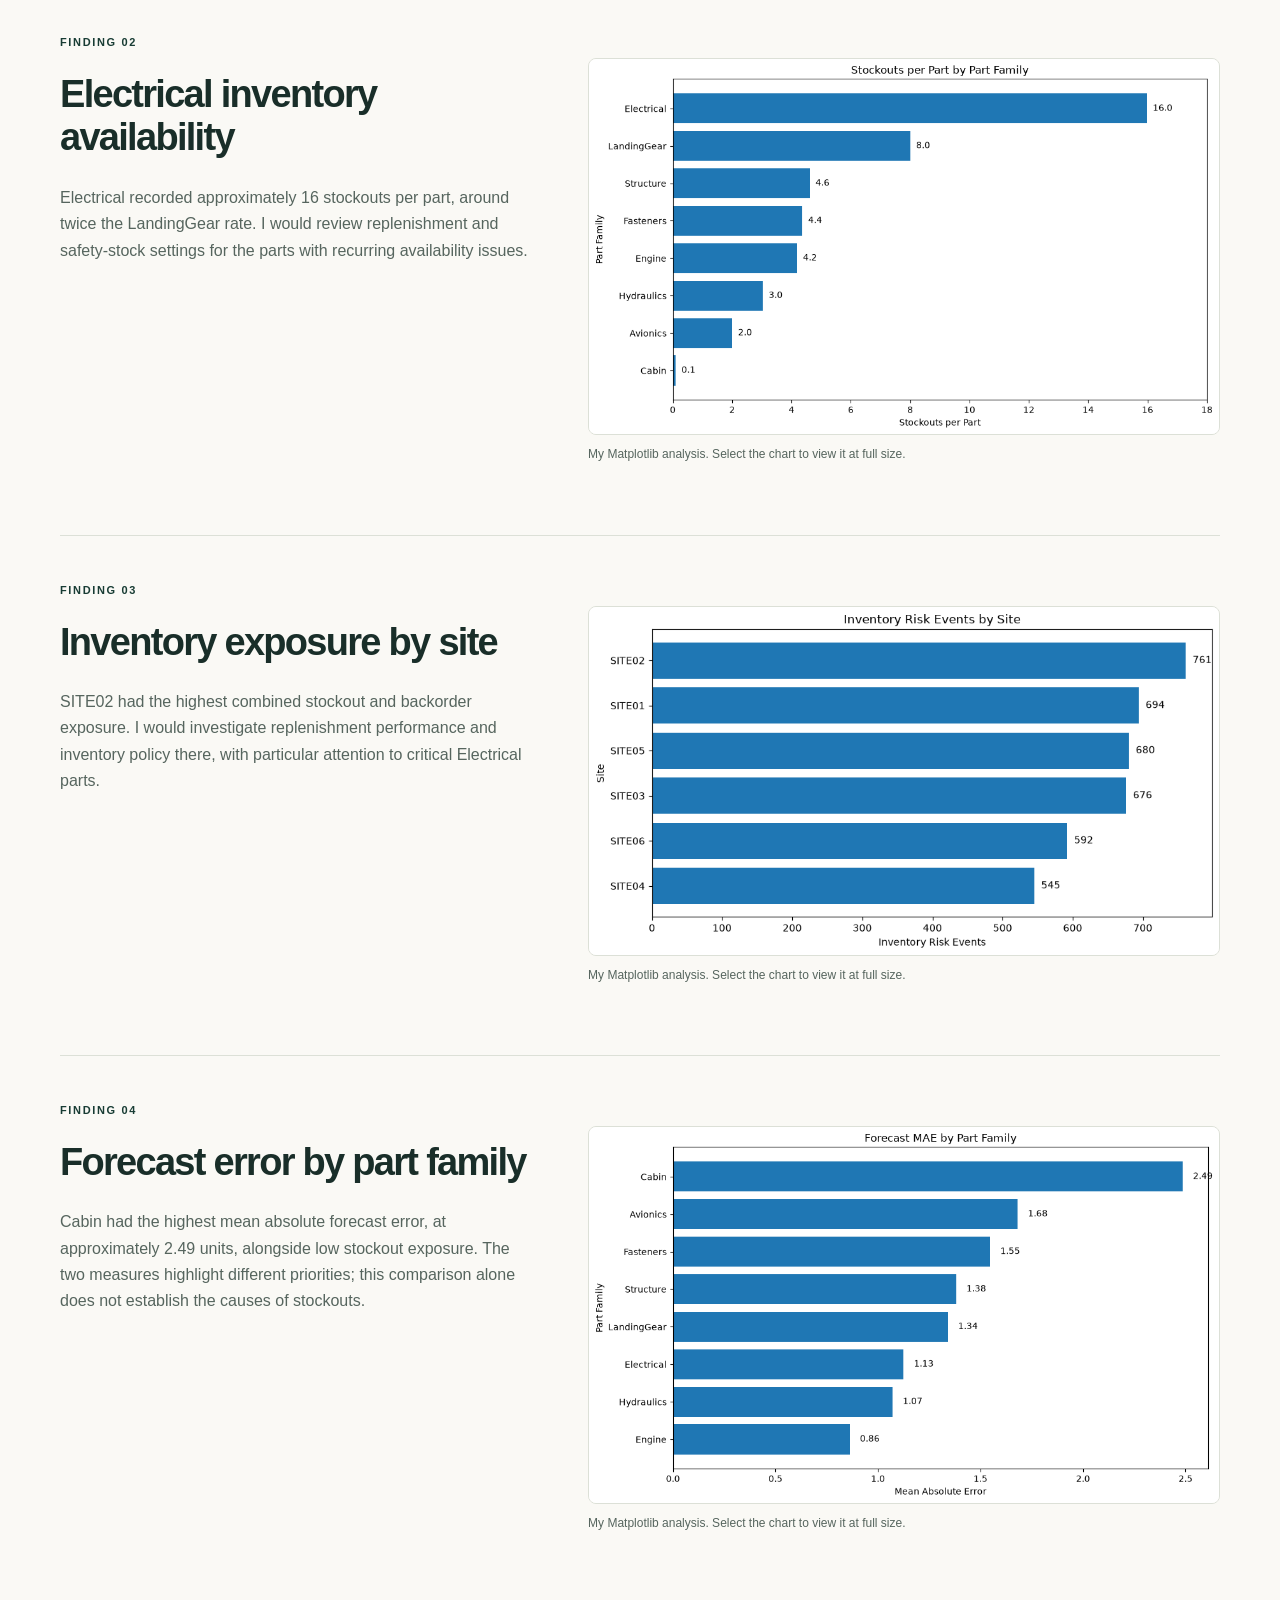
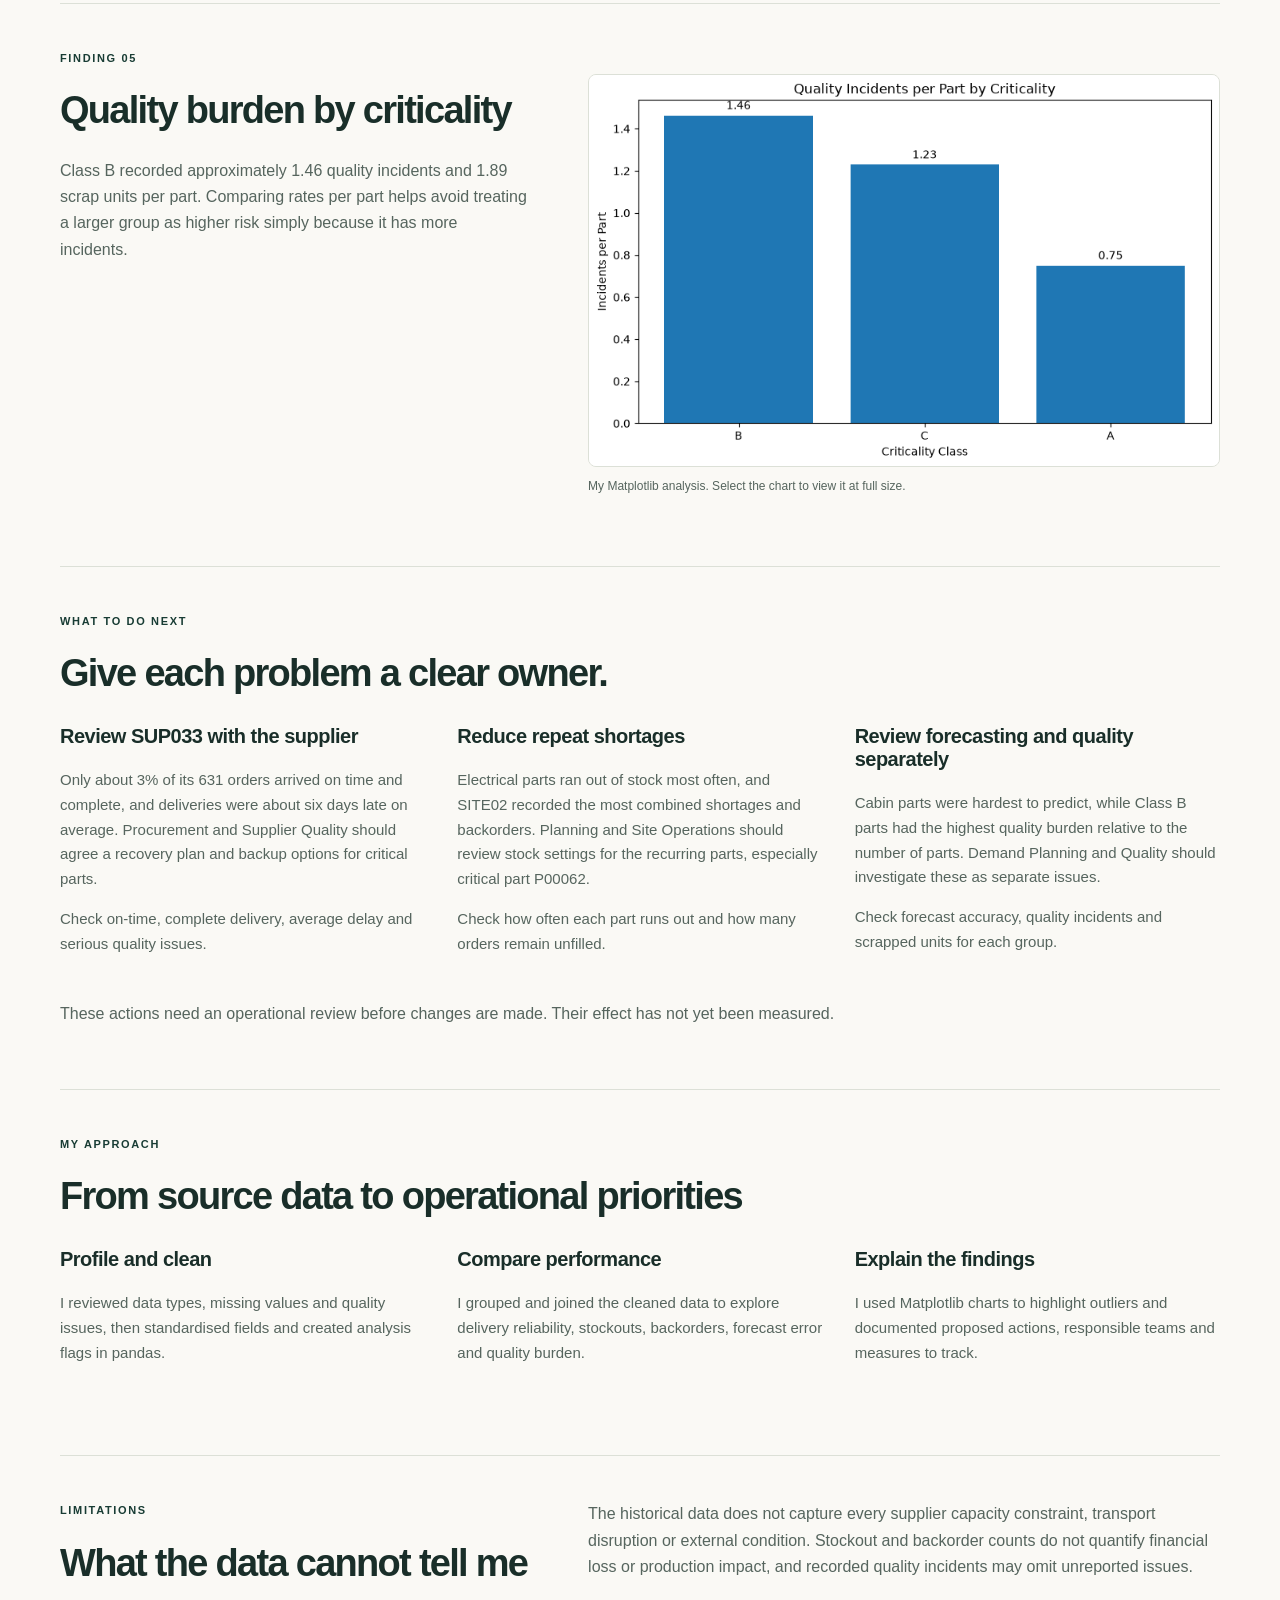
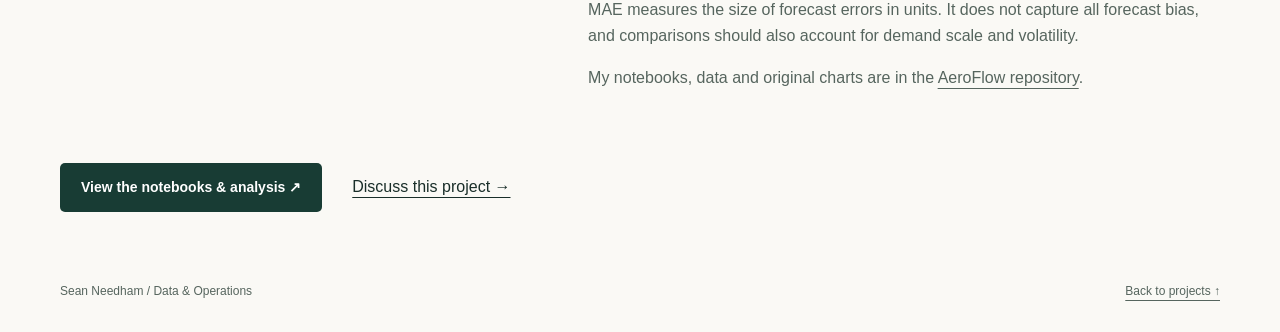
==== commit 80c8b5b6: "Put business context before portfolio findings" ====
--- a/aeroflow.html
+++ b/aeroflow.html
@@ -4,13 +4,13 @@
 
 <main id="main" class="case wrap"><a class="back-link" href="index.html#projects">← All projects</a>
 <section class="case-intro"><p class="eyebrow">Completed project / Python &amp; supply chain</p><h1>AeroFlow: Supply Chain Risk<span class="case-tagline">Turning supplier and inventory signals into priorities.</span></h1><p class="intro">I found approximately 3% on-time-in-full delivery for SUP033, recurring Electrical stock shortages and the highest combined stockout and backorder exposure at SITE02. Using Python, pandas and Matplotlib, I compared supplier, inventory, forecast and quality data to identify where the team should investigate first.</p><ul class="tags" aria-label="Tools"><li>Python</li><li>pandas</li><li>Matplotlib</li><li>Jupyter Notebook</li></ul><p class="case-note">Independent portfolio project · Supply-chain analysis</p><a class="button" href="https://github.com/SeanNeedham/AeroFlow-Supply-Chain-Analytics">Explore the repository ↗</a></section>
+<section class="case-section case-columns"><div><p class="eyebrow">The business question</p><h2>Where should the team act first?</h2></div><div><p>Late deliveries, shortages and quality problems can disrupt an operation. I analysed four datasets—parts, purchase orders, supply-chain history and quality incidents—to compare suppliers, sites and part families.</p><p>I focused on both the scale of the problem and the comparison being made. Per-part and per-order measures helped me distinguish concentrated risk from differences in group size.</p></div></section>
 <section class="case-section case-columns"><div><p class="eyebrow">Finding 01</p><h2>Supplier delivery reliability</h2><p>SUP033 achieved approximately 3% on-time-in-full delivery across 631 purchase orders. Average delivery was around 6.1 days late. I would prioritise a recovery review with Procurement and Supplier Quality, tracking OTIF and delivery delay.</p></div><figure class="case-figure"><a href="assets/aeroflow/supplier_otif.png"><img src="assets/aeroflow/supplier_otif.png" alt="Supplier delivery reliability chart" loading="lazy"></a><figcaption>My Matplotlib analysis. Select the chart to view it at full size.</figcaption></figure></section>
 <section class="case-section case-columns"><div><p class="eyebrow">Finding 02</p><h2>Electrical inventory availability</h2><p>Electrical recorded approximately 16 stockouts per part, around twice the LandingGear rate. I would review replenishment and safety-stock settings for the parts with recurring availability issues.</p></div><figure class="case-figure"><a href="assets/aeroflow/stockouts_by_family.png"><img src="assets/aeroflow/stockouts_by_family.png" alt="Electrical inventory availability chart" loading="lazy"></a><figcaption>My Matplotlib analysis. Select the chart to view it at full size.</figcaption></figure></section>
 <section class="case-section case-columns"><div><p class="eyebrow">Finding 03</p><h2>Inventory exposure by site</h2><p>SITE02 had the highest combined stockout and backorder exposure. I would investigate replenishment performance and inventory policy there, with particular attention to critical Electrical parts.</p></div><figure class="case-figure"><a href="assets/aeroflow/inventory_risk_by_site.png"><img src="assets/aeroflow/inventory_risk_by_site.png" alt="Inventory exposure by site chart" loading="lazy"></a><figcaption>My Matplotlib analysis. Select the chart to view it at full size.</figcaption></figure></section>
 <section class="case-section case-columns"><div><p class="eyebrow">Finding 04</p><h2>Forecast error by part family</h2><p>Cabin had the highest mean absolute forecast error, at approximately 2.49 units, alongside low stockout exposure. The two measures highlight different priorities; this comparison alone does not establish the causes of stockouts.</p></div><figure class="case-figure"><a href="assets/aeroflow/forecast_mae_by_family.png"><img src="assets/aeroflow/forecast_mae_by_family.png" alt="Forecast error by part family chart" loading="lazy"></a><figcaption>My Matplotlib analysis. Select the chart to view it at full size.</figcaption></figure></section>
 <section class="case-section case-columns"><div><p class="eyebrow">Finding 05</p><h2>Quality burden by criticality</h2><p>Class B recorded approximately 1.46 quality incidents and 1.89 scrap units per part. Comparing rates per part helps avoid treating a larger group as higher risk simply because it has more incidents.</p></div><figure class="case-figure"><a href="assets/aeroflow/quality_by_criticality.png"><img src="assets/aeroflow/quality_by_criticality.png" alt="Quality burden by criticality chart" loading="lazy"></a><figcaption>My Matplotlib analysis. Select the chart to view it at full size.</figcaption></figure></section>
 <section class="case-section"><p class="eyebrow">What to do next</p><h2>Give each problem a clear owner.</h2><div class="method-grid"><div><h3>Review SUP033 with the supplier</h3><p>Only about 3% of its 631 orders arrived on time and complete, and deliveries were about six days late on average. Procurement and Supplier Quality should agree a recovery plan and backup options for critical parts.</p><p>Check on-time, complete delivery, average delay and serious quality issues.</p></div><div><h3>Reduce repeat shortages</h3><p>Electrical parts ran out of stock most often, and SITE02 recorded the most combined shortages and backorders. Planning and Site Operations should review stock settings for the recurring parts, especially critical part P00062.</p><p>Check how often each part runs out and how many orders remain unfilled.</p></div><div><h3>Review forecasting and quality separately</h3><p>Cabin parts were hardest to predict, while Class B parts had the highest quality burden relative to the number of parts. Demand Planning and Quality should investigate these as separate issues.</p><p>Check forecast accuracy, quality incidents and scrapped units for each group.</p></div></div><p>These actions need an operational review before changes are made. Their effect has not yet been measured.</p></section>
-<section class="case-section case-columns"><div><p class="eyebrow">The business question</p><h2>Where should the team act first?</h2></div><div><p>Late deliveries, shortages and quality problems can disrupt an operation. I analysed four datasets—parts, purchase orders, supply-chain history and quality incidents—to compare suppliers, sites and part families.</p><p>I focused on both the scale of the problem and the comparison being made. Per-part and per-order measures helped me distinguish concentrated risk from differences in group size.</p></div></section>
 <section class="case-section"><p class="eyebrow">My approach</p><h2>From source data to operational priorities</h2><div class="method-grid"><div><h3>Profile and clean</h3><p>I reviewed data types, missing values and quality issues, then standardised fields and created analysis flags in pandas.</p></div><div><h3>Compare performance</h3><p>I grouped and joined the cleaned data to explore delivery reliability, stockouts, backorders, forecast error and quality burden.</p></div><div><h3>Explain the findings</h3><p>I used Matplotlib charts to highlight outliers and documented proposed actions, responsible teams and measures to track.</p></div></div></section>
 
 
@@ -21,4 +21,4 @@
 <section class="case-section case-columns"><div><p class="eyebrow">Limitations</p><h2>What the data cannot tell me</h2></div><div><p>The historical data does not capture every supplier capacity constraint, transport disruption or external condition. Stockout and backorder counts do not quantify financial loss or production impact, and recorded quality incidents may omit unreported issues.</p><p>MAE measures the size of forecast errors in units. It does not capture all forecast bias, and comparisons should also account for demand scale and volatility.</p><p>My notebooks, data and original charts are in the <a href="https://github.com/SeanNeedham/AeroFlow-Supply-Chain-Analytics">AeroFlow repository</a>.</p></div></section>
 <div class="case-end"><a class="button" href="https://github.com/SeanNeedham/AeroFlow-Supply-Chain-Analytics">View the notebooks &amp; analysis ↗</a><a href="index.html#contact">Discuss this project →</a></div></main><footer class="footer wrap"><span>Sean Needham / Data &amp; Operations</span><a href="index.html#projects">Back to projects ↑</a></footer>
 </body></html>
-
+
